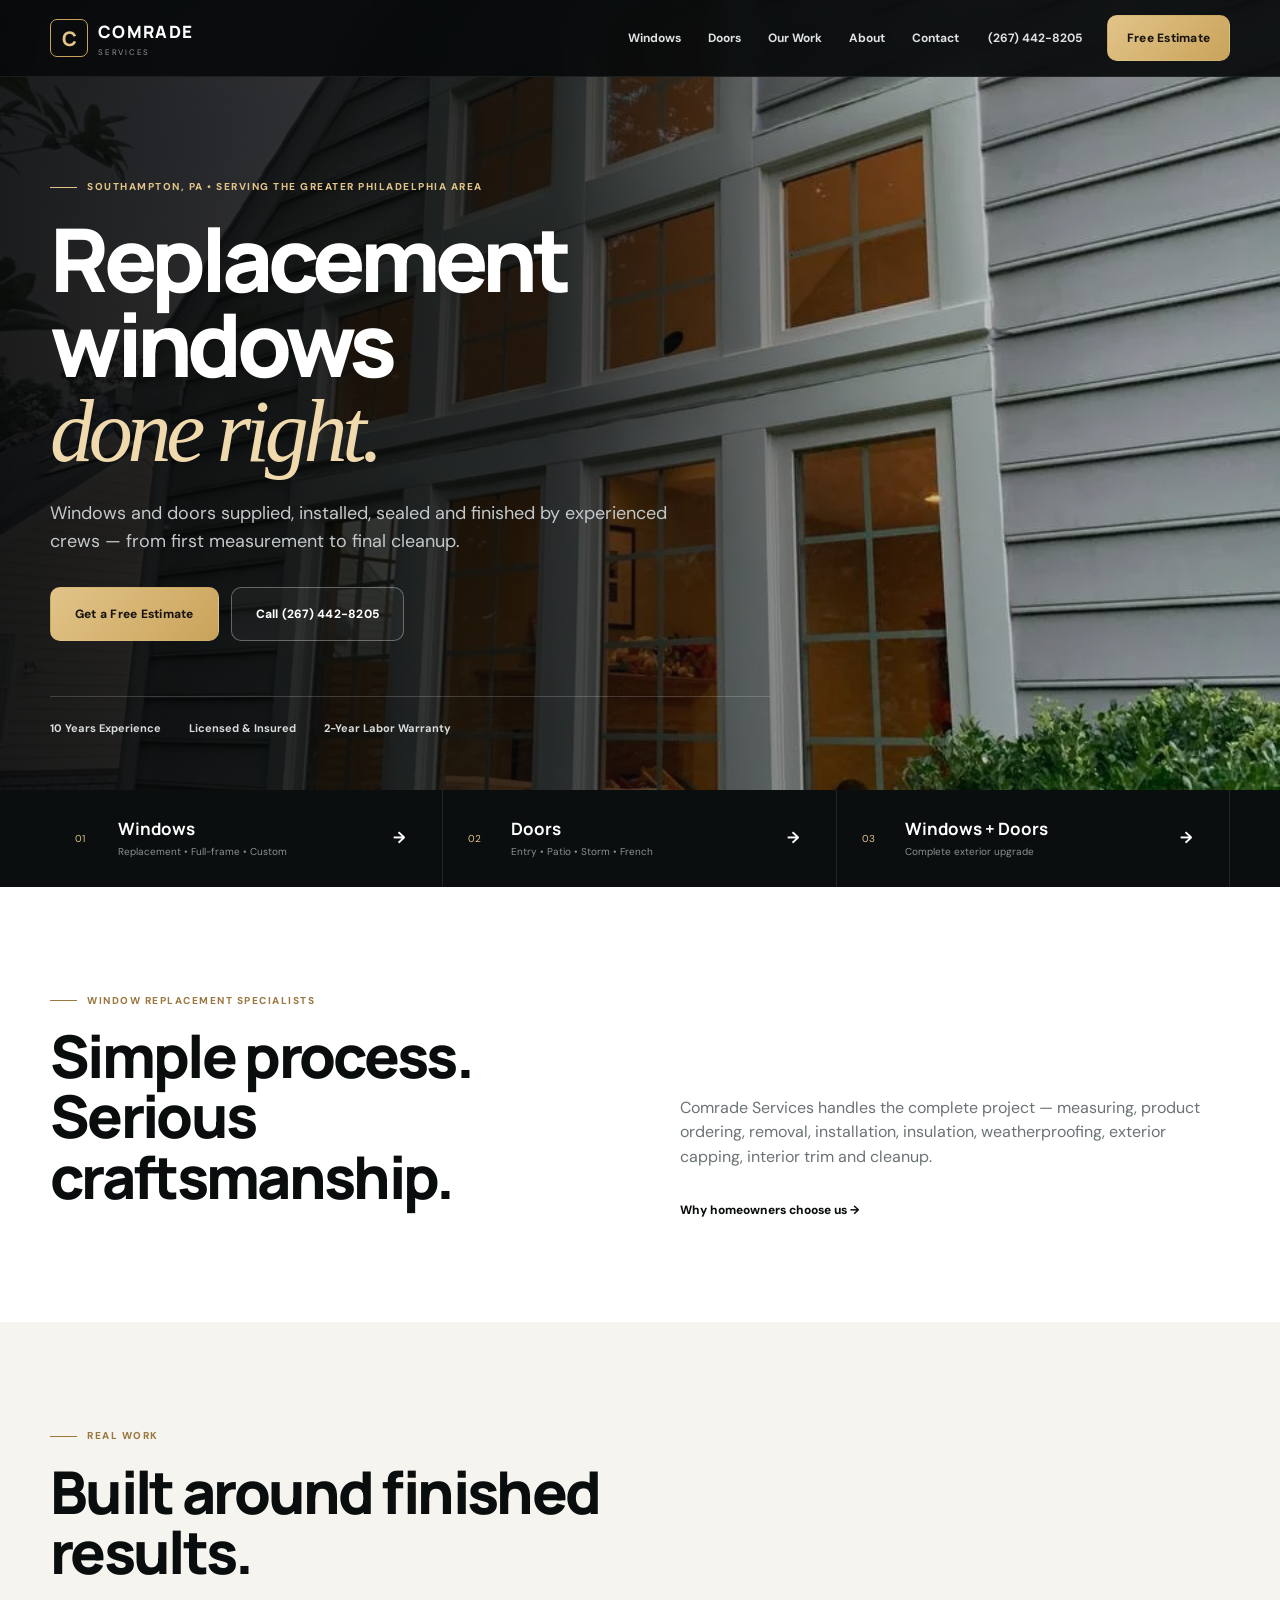
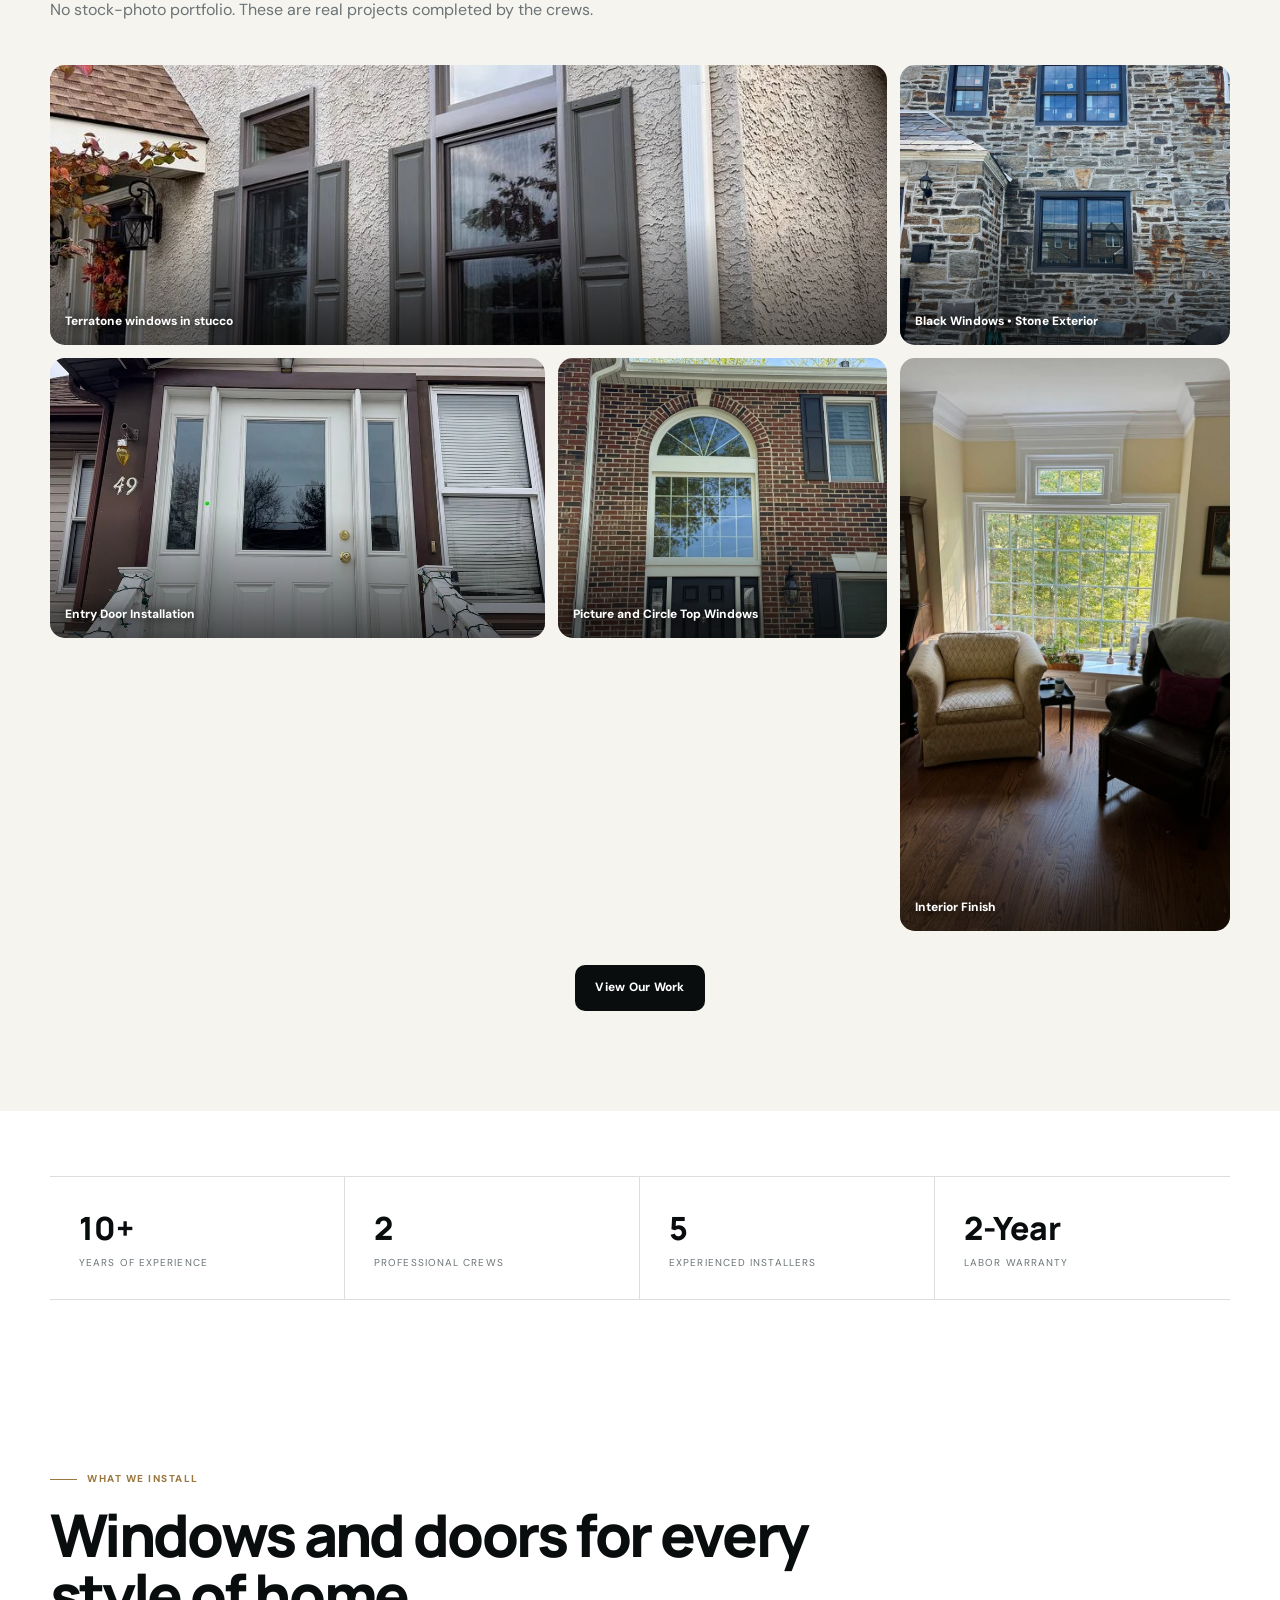
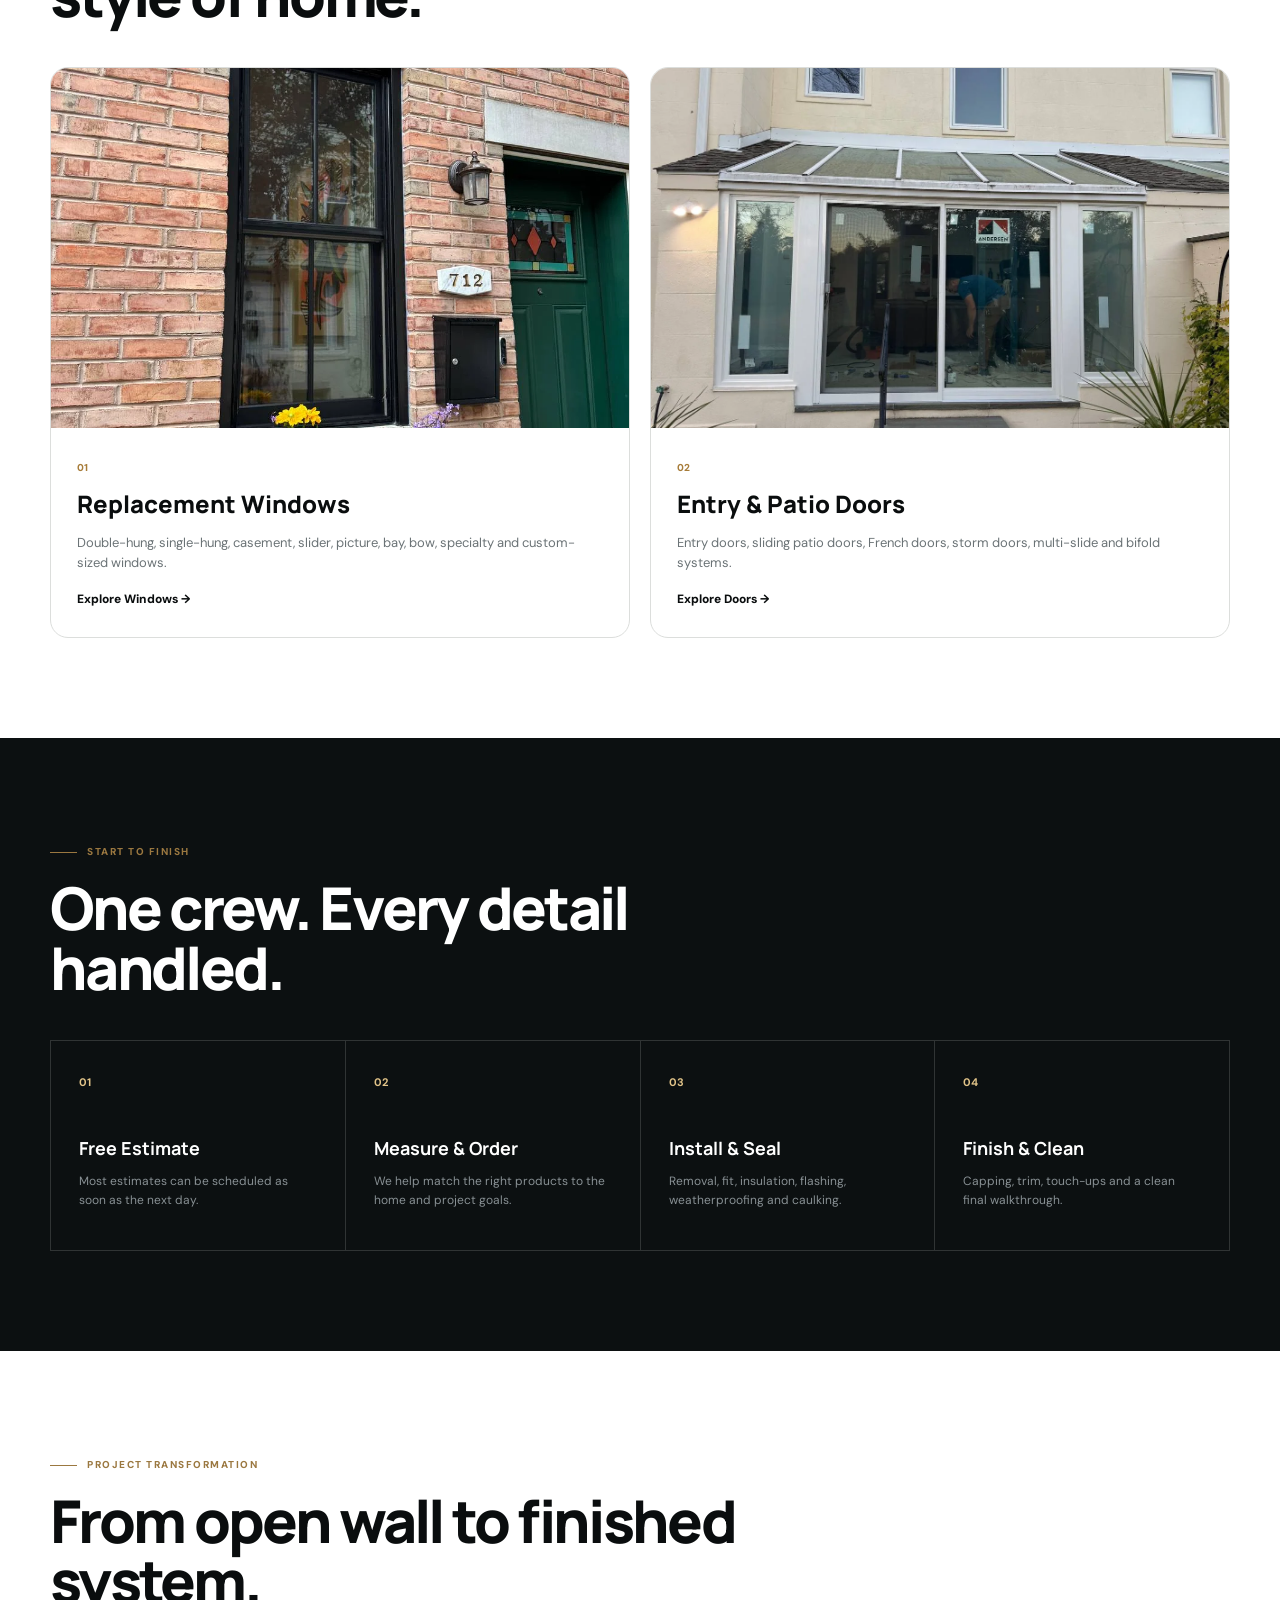
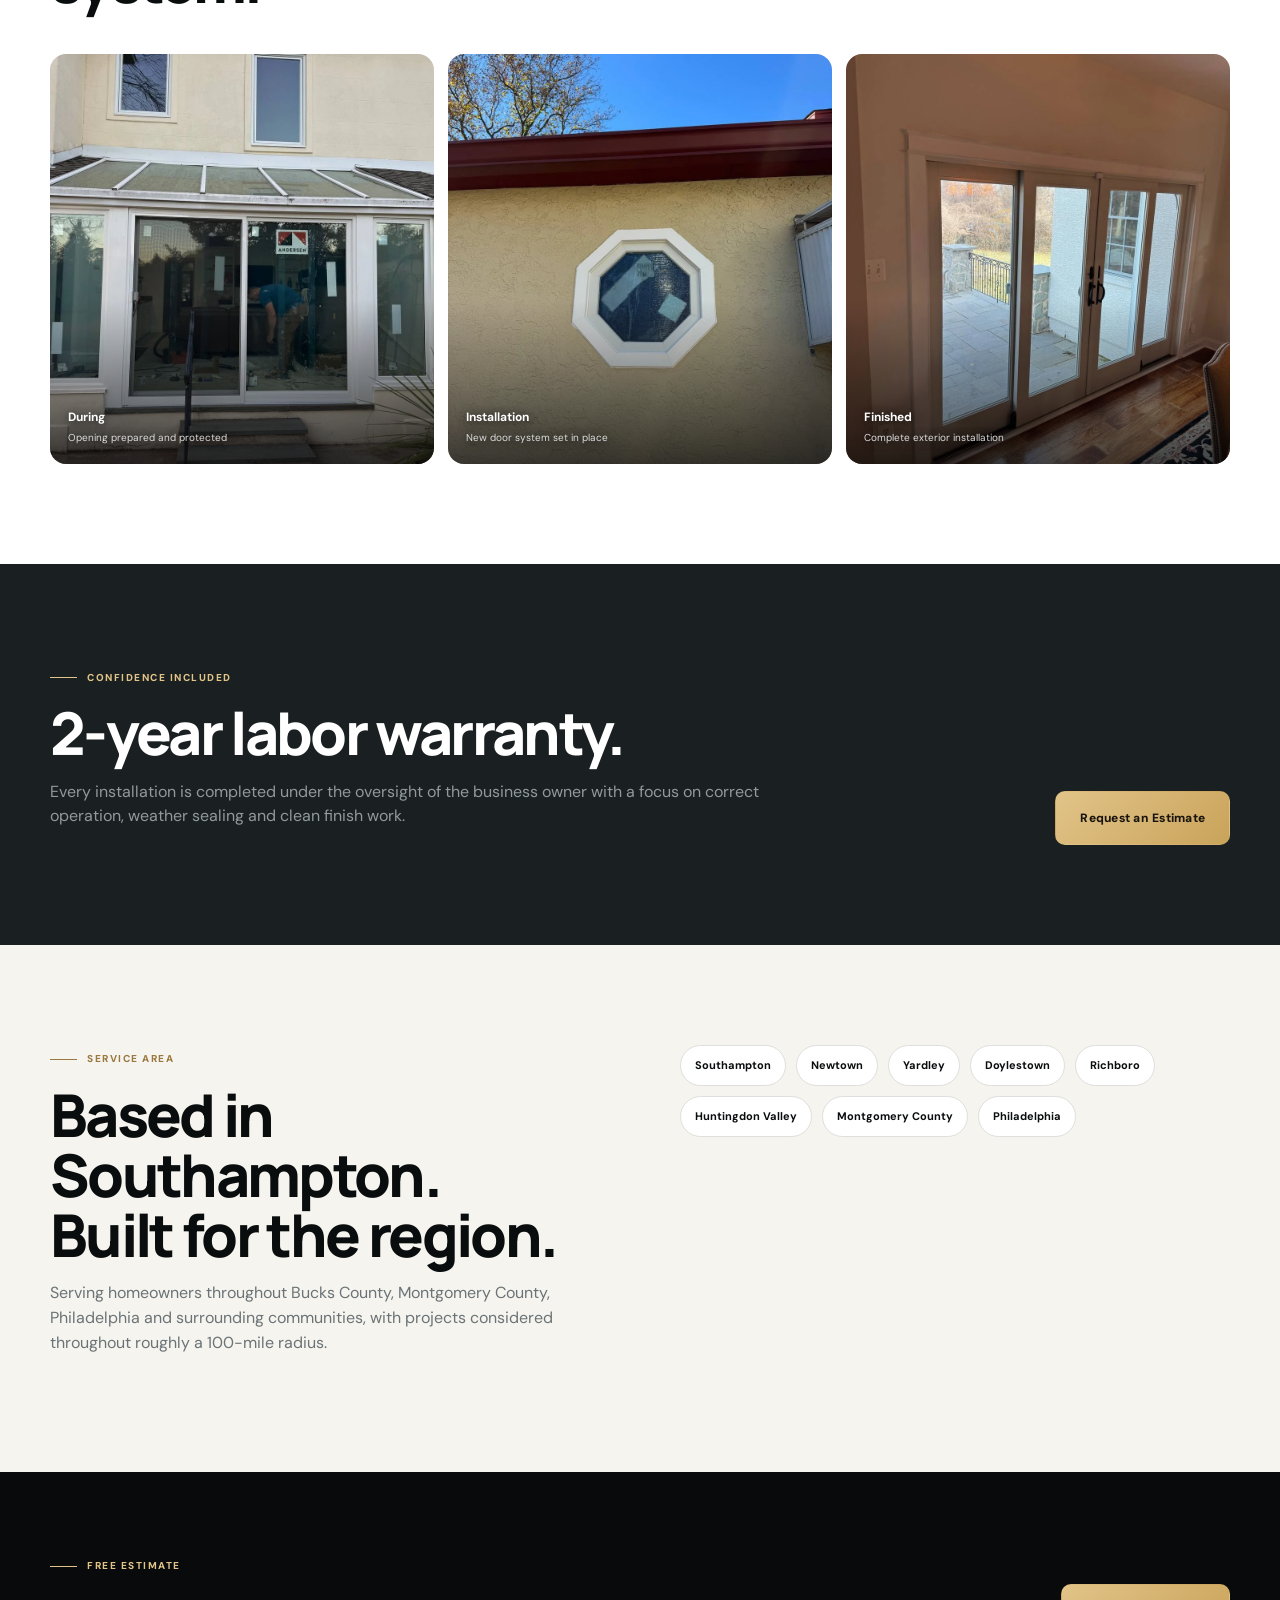
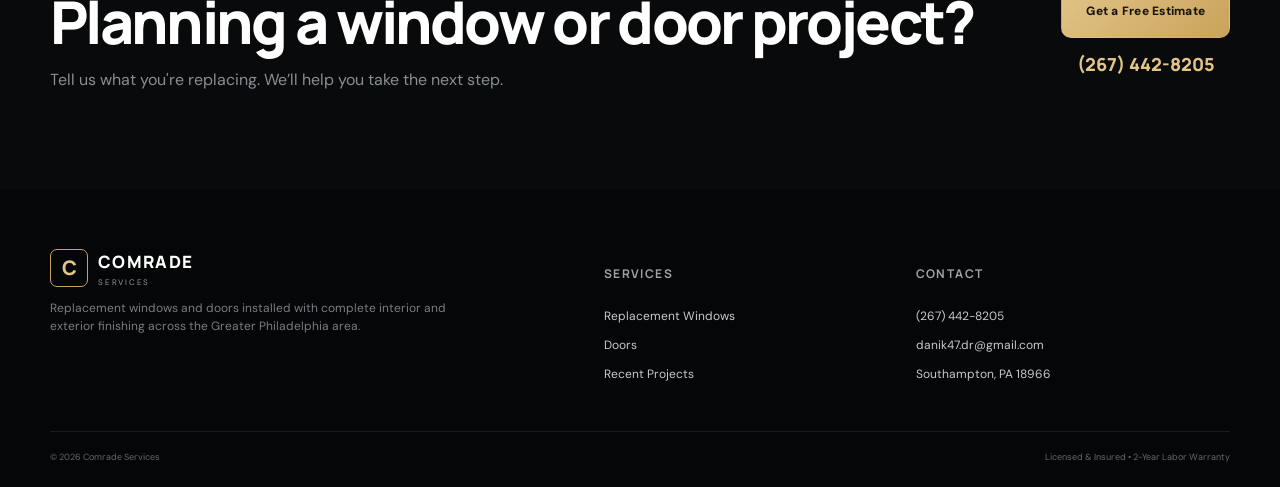
==== index.html @ f7e67348 "first commit" ====
<!doctype html>
<html lang="en">

<head>
    <!-- Google tag (gtag.js) -->
<script async src="https://www.googletagmanager.com/gtag/js?id=AW-18445562995"></script>
<script>
  window.dataLayer = window.dataLayer || [];
  function gtag(){dataLayer.push(arguments);}
  gtag('js', new Date());

  gtag('config', 'AW-18445562995');
</script>
    <meta charset="utf-8">
    <meta name="viewport" content="width=device-width,initial-scale=1">
    <title>Comrade Services | Replacement Windows & Doors in Southampton, PA</title>
    <meta name="description"
        content="Replacement windows and doors in Southampton, PA and the Greater Philadelphia area. Free estimates, licensed and insured, 2-year labor warranty.">
    <link rel="preconnect" href="https://fonts.googleapis.com">
    <link rel="preconnect" href="https://fonts.gstatic.com" crossorigin>
    <link
        href="https://fonts.googleapis.com/css2?family=DM+Sans:wght@400;500;600;700&family=Manrope:wght@500;600;700;800&display=swap"
        rel="stylesheet">
    <link rel="stylesheet" href="styles.css">
</head>

<body>
    <header class="site-header">
        <div class="container nav-wrap"><a class="brand" href="index.html"><span
                    class="brand-mark">C</span><span><strong>COMRADE</strong><small>SERVICES</small></span></a>
            <nav class="desktop-nav"><a href="windows.html">Windows</a><a href="doors.html">Doors</a><a
                    href="gallery.html">Our Work</a><a href="about.html">About</a><a href="contact.html">Contact</a>
            </nav><a class="header-phone" href="tel:+12674428205">(267) 442-8205</a><a
                class="btn btn-primary header-cta" href="contact.html">Free Estimate</a><button class="menu-btn"
                aria-label="Open menu"><span></span><span></span></button>
        </div>
        <div class="mobile-nav"><a href="windows.html">Windows</a><a href="doors.html">Doors</a><a
                href="gallery.html">Our Work</a><a href="about.html">About</a><a href="contact.html">Contact</a><a
                href="tel:+12674428205">Call (267) 442-8205</a></div>
    </header>
    <main>
        <section class="hero home-hero">
            <div class="hero-bg"><img src="assets/images/hero.webp" alt="Completed residential window installation">
            </div>
            <div class="hero-shade"></div>
            <div class="container hero-content"><span class="kicker light">Southampton, PA • Serving the Greater
                    Philadelphia Area</span>
                <h1>Replacement windows<br><em>done right.</em></h1>
                <p>Windows and doors supplied, installed, sealed and finished by experienced crews — from first
                    measurement to final cleanup.</p>
                <div class="hero-actions"><a class="btn btn-primary btn-lg" href="contact.html">Get a Free
                        Estimate</a><a class="btn btn-ghost btn-lg" href="tel:+12674428205">Call (267) 442-8205</a>
                </div>
                <div class="hero-trust"><span>10 Years Experience</span><span>Licensed & Insured</span><span>2-Year
                        Labor Warranty</span></div>
            </div>
        </section>
        <section class="quick-choice">
            <div class="container choice-grid"><a href="windows.html"><span>01</span>
                    <div><strong>Windows</strong><small>Replacement • Full-frame • Custom</small></div><b>→</b>
                </a><a href="doors.html"><span>02</span>
                    <div><strong>Doors</strong><small>Entry • Patio • Storm • French</small></div><b>→</b>
                </a><a href="contact.html"><span>03</span>
                    <div><strong>Windows + Doors</strong><small>Complete exterior upgrade</small></div><b>→</b>
                </a></div>
        </section>
        <section class="section intro-section">
            <div class="container split-head">
                <div><span class="kicker">Window Replacement Specialists</span>
                    <h2>Simple process. Serious craftsmanship.</h2>
                </div>
                <div>
                    <p>Comrade Services handles the complete project — measuring, product ordering, removal,
                        installation, insulation, weatherproofing, exterior capping, interior trim and cleanup.</p><a
                        class="text-link" href="about.html">Why homeowners choose us →</a>
                </div>
            </div>
        </section>
        <section class="section work-highlight">
            <div class="container">
                <div class="section-head"><span class="kicker">Real Work</span>
                    <h2>Built around finished results.</h2>
                    <p>No stock-photo portfolio. These are real projects completed by the crews.</p>
                </div>
                <div class="masonry">
                    <figure class="wide"><img src="assets/images/window_house.webp"
                            alt="Black replacement windows on stucco home">
                        <figcaption>Terratone windows in stucco </figcaption>
                    </figure>
                    <figure><img src="assets/images/window_black_stone.webp" alt="Black windows in stone home">
                        <figcaption>Black Windows • Stone Exterior</figcaption>
                    </figure>
                    <figure><img src="assets/images/door_entry_black.webp" alt="Black entry door installation">
                        <figcaption>Entry Door Installation</figcaption>
                    </figure>
                    <figure><img src="assets/images/window_arch.webp" alt="Large arched window and entry door">
                        <figcaption>Picture and Circle Top Windows</figcaption>
                    </figure>
                    <figure class="tall"><img src="assets/images/window_big_interior.webp"
                            alt="Large finished interior window">
                        <figcaption>Interior Finish</figcaption>
                    </figure>
                </div>
                <div class="center"><a class="btn btn-dark" href="gallery.html">View Our Work</a></div>
            </div>
        </section>
        <section class="section stats">
            <div class="container stat-grid">
                <div><strong>10+</strong><span>Years of experience</span></div>
                <div><strong>2</strong><span>Professional crews</span></div>
                <div><strong>5</strong><span>Experienced installers</span></div>
                <div><strong>2-Year</strong><span>Labor warranty</span></div>
            </div>
        </section>
        <section class="section service-cards">
            <div class="container">
                <div class="section-head"><span class="kicker">What We Install</span>
                    <h2>Windows and doors for every style of home.</h2>
                </div>
                <div class="cards two">
                    <article class="image-card"><img src="assets/images/window_black_brick.webp"
                            alt="Black replacement window">
                        <div><span>01</span>
                            <h3>Replacement Windows</h3>
                            <p>Double-hung, single-hung, casement, slider, picture, bay, bow, specialty and custom-sized
                                windows.</p><a href="windows.html">Explore Windows →</a>
                        </div>
                    </article>
                    <article class="image-card"><img src="assets/images/door_patio_black.webp"
                            alt="Black patio door system">
                        <div><span>02</span>
                            <h3>Entry & Patio Doors</h3>
                            <p>Entry doors, sliding patio doors, French doors, storm doors, multi-slide and bifold
                                systems.</p><a href="doors.html">Explore Doors →</a>
                        </div>
                    </article>
                </div>
            </div>
        </section>
        <section class="section process-section">
            <div class="container">
                <div class="section-head light"><span class="kicker">Start to Finish</span>
                    <h2>One crew. Every detail handled.</h2>
                </div>
                <div class="process-grid">
                    <div><b>01</b>
                        <h3>Free Estimate</h3>
                        <p>Most estimates can be scheduled as soon as the next day.</p>
                    </div>
                    <div><b>02</b>
                        <h3>Measure & Order</h3>
                        <p>We help match the right products to the home and project goals.</p>
                    </div>
                    <div><b>03</b>
                        <h3>Install & Seal</h3>
                        <p>Removal, fit, insulation, flashing, weatherproofing and caulking.</p>
                    </div>
                    <div><b>04</b>
                        <h3>Finish & Clean</h3>
                        <p>Capping, trim, touch-ups and a clean final walkthrough.</p>
                    </div>
                </div>
            </div>
        </section>
        <section class="section transformation">
            <div class="container">
                <div class="section-head"><span class="kicker">Project Transformation</span>
                    <h2>From open wall to finished system.</h2>
                </div>
                <div class="transform-grid">
                    <figure><img src="assets/images/process_opening.webp" alt="Opening prepared for new patio door">
                        <figcaption><b>During</b><span>Opening prepared and protected</span></figcaption>
                    </figure>
                    <figure><img src="assets/images/process_install.webp" alt="Patio door being installed">
                        <figcaption><b>Installation</b><span>New door system set in place</span></figcaption>
                    </figure>
                    <figure><img src="assets/images/door_patio_white.webp" alt="Completed patio door installation">
                        <figcaption><b>Finished</b><span>Complete exterior installation</span></figcaption>
                    </figure>
                </div>
            </div>
        </section>
        <section class="section warranty">
            <div class="container warranty-box">
                <div><span class="kicker light">Confidence Included</span>
                    <h2>2-year labor warranty.</h2>
                    <p>Every installation is completed under the oversight of the business owner with a focus on correct
                        operation, weather sealing and clean finish work.</p>
                </div><a class="btn btn-primary btn-lg" href="contact.html">Request an Estimate</a>
            </div>
        </section>
        <section class="section service-area">
            <div class="container service-area-grid">
                <div><span class="kicker">Service Area</span>
                    <h2>Based in Southampton.<br>Built for the region.</h2>
                    <p>Serving homeowners throughout Bucks County, Montgomery County, Philadelphia and surrounding
                        communities, with projects considered throughout roughly a 100-mile radius.</p>
                </div>
                <div class="area-list">
                    <span>Southampton</span><span>Newtown</span><span>Yardley</span><span>Doylestown</span><span>Richboro</span><span>Huntingdon
                        Valley</span><span>Montgomery County</span><span>Philadelphia</span></div>
            </div>
        </section>
        <section class="cta">
            <div class="container cta-inner">
                <div><span class="kicker light">Free Estimate</span>
                    <h2>Planning a window or door project?</h2>
                    <p>Tell us what you're replacing. We’ll help you take the next step.</p>
                </div>
                <div class="cta-actions"><a class="btn btn-primary btn-lg" href="contact.html">Get a Free Estimate</a><a
                        href="tel:+12674428205">(267) 442-8205</a></div>
            </div>
        </section>
    </main>
    <footer class="footer">
        <div class="container footer-grid">
            <div><a class="brand" href="index.html"><span
                        class="brand-mark">C</span><span><strong>COMRADE</strong><small>SERVICES</small></span></a>
                <p>Replacement windows and doors installed with complete interior and exterior finishing across the
                    Greater Philadelphia area.</p>
            </div>
            <div>
                <h4>Services</h4><a href="windows.html">Replacement Windows</a><a href="doors.html">Doors</a><a
                    href="gallery.html">Recent Projects</a>
            </div>
            <div>
                <h4>Contact</h4><a href="tel:+12674428205">(267) 442-8205</a><a
                    href="mailto:danik47.dr@gmail.com">danik47.dr@gmail.com</a><span>Southampton, PA 18966</span>
            </div>
        </div>
        <div class="container footer-bottom"><span>© <span data-year></span> Comrade Services</span><span>Licensed &
                Insured • 2-Year Labor Warranty</span></div>
    </footer>
    <script src="script.js"></script>
</body>

</html>
---- styles.css ----
:root {
    --ink: #0a0d0e;
    --ink2: #14191b;
    --paper: #f5f4ef;
    --white: #fff;
    --muted: #6b7376;
    --line: #dcdedc;
    --accent: #c9a35a;
    --accent2: #e2c489;
    --radius: 18px
}

* {
    box-sizing: border-box
}

html {
    scroll-behavior: smooth
}

body {
    margin: 0;
    font-family: "DM Sans", sans-serif;
    color: var(--ink);
    background: white;
    line-height: 1.55
}

img {
    display: block;
    width: 100%;
    height: auto
}

a {
    text-decoration: none;
    color: inherit
}

.container {
    width: min(1180px, calc(100% - 40px));
    margin: auto
}

.site-header {
    position: fixed;
    z-index: 50;
    top: 0;
    left: 0;
    right: 0;
    background: rgba(8, 10, 11, .92);
    backdrop-filter: blur(14px);
    border-bottom: 1px solid rgba(255, 255, 255, .08)
}

.nav-wrap {
    height: 76px;
    display: flex;
    align-items: center;
    gap: 25px
}

.brand {
    display: flex;
    gap: 10px;
    align-items: center;
    color: #fff;
    line-height: 1
}

.brand-mark {
    width: 38px;
    height: 38px;
    border: 1px solid var(--accent);
    display: grid;
    place-items: center;
    font: 800 20px Manrope;
    border-radius: 7px;
    color: var(--accent2)
}

.brand strong {
    display: block;
    font: 800 17px Manrope;
    letter-spacing: .08em
}

.brand small {
    display: block;
    font-size: 8px;
    letter-spacing: .22em;
    color: #92999c;
    margin-top: 5px
}

.desktop-nav {
    display: flex;
    gap: 27px;
    margin-left: auto
}

.desktop-nav a,
.header-phone {
    font-size: 12px;
    color: #dfe2e2;
    font-weight: 700
}

.desktop-nav a:hover {
    color: var(--accent2)
}

.header-phone {
    margin-left: 4px
}

.btn {
    display: inline-flex;
    align-items: center;
    justify-content: center;
    border-radius: 10px;
    min-height: 46px;
    padding: 0 19px;
    border: 1px solid transparent;
    font-size: 12px;
    font-weight: 800;
    letter-spacing: .02em;
    transition: .2s
}

.btn:hover {
    transform: translateY(-2px)
}

.btn-primary {
    background: linear-gradient(135deg, var(--accent2), var(--accent));
    color: #18140d
}

.btn-dark {
    background: var(--ink);
    color: #fff
}

.btn-ghost {
    border-color: rgba(255, 255, 255, .32);
    color: white;
    background: rgba(255, 255, 255, .04)
}

.btn-lg {
    min-height: 54px;
    padding: 0 24px
}

.menu-btn,
.mobile-nav {
    display: none
}

.hero {
    position: relative;
    min-height: 790px;
    display: flex;
    align-items: center;
    color: #fff;
    padding-top: 76px;
    overflow: hidden
}

.hero-bg,
.hero-shade {
    position: absolute;
    inset: 0
}

.hero-bg img {
    height: 100%;
    object-fit: cover
}

.hero-shade {
    background: linear-gradient(90deg, rgba(5, 7, 8, .91) 0%, rgba(5, 7, 8, .76) 43%, rgba(5, 7, 8, .20) 72%, rgba(5, 7, 8, .08))
}

.hero-content {
    position: relative;
    z-index: 2
}

.hero-content {
    padding-top: 45px
}

.kicker {
    text-transform: uppercase;
    letter-spacing: .15em;
    font-size: 10px;
    font-weight: 800;
    color: #9b7840
}

.kicker.light {
    color: var(--accent2)
}

.kicker:before {
    content: "";
    display: inline-block;
    width: 27px;
    height: 1px;
    background: currentColor;
    vertical-align: middle;
    margin-right: 10px
}

.hero h1,
.page-hero h1,
.simple-hero h1,
.contact-hero h1 {
    font: 800 clamp(52px, 7vw, 88px)/.96 Manrope;
    margin: 18px 0 25px;
    letter-spacing: -.06em;
    max-width: 780px
}

.hero h1 em {
    font-family: Georgia, serif;
    font-weight: 400;
    color: #efd9ad
}

.hero-content>p {
    max-width: 660px;
    font-size: 18px;
    color: #c3c8ca
}

.hero-actions {
    display: flex;
    gap: 12px;
    flex-wrap: wrap;
    margin-top: 32px
}

.hero-trust {
    display: flex;
    gap: 28px;
    flex-wrap: wrap;
    margin-top: 55px;
    padding-top: 23px;
    border-top: 1px solid rgba(255, 255, 255, .18);
    max-width: 720px
}

.hero-trust span {
    font-size: 11px;
    color: #d7dcdd;
    font-weight: 700
}

.quick-choice {
    background: #0b0e0f
}

.choice-grid {
    display: grid;
    grid-template-columns: repeat(3, 1fr)
}

.choice-grid>a {
    color: white;
    padding: 27px 25px;
    border-right: 1px solid rgba(255, 255, 255, .1);
    display: grid;
    grid-template-columns: 28px 1fr 24px;
    align-items: center;
    gap: 15px
}

.choice-grid>a:hover {
    background: #151a1c
}

.choice-grid>a>span {
    font-size: 10px;
    color: var(--accent2)
}

.choice-grid strong,
.choice-grid small {
    display: block
}

.choice-grid strong {
    font: 700 17px Manrope
}

.choice-grid small {
    font-size: 10px;
    color: #899195;
    margin-top: 4px
}

.section {
    padding: 100px 0
}

.intro-section {
    background: #fff
}

.split-head {
    display: grid;
    grid-template-columns: 1fr 1fr;
    gap: 80px;
    align-items: end
}

.split-head h2,
.section-head h2,
.warranty h2,
.service-area h2,
.cta h2 {
    font: 800 clamp(38px, 4.8vw, 59px)/1.02 Manrope;
    letter-spacing: -.045em;
    margin: 15px 0
}

.split-head p,
.section-head p,
.service-area p,
.warranty p,
.cta p {
    font-size: 16px;
    color: var(--muted)
}

.text-link {
    display: inline-block;
    margin-top: 15px;
    font-size: 12px;
    font-weight: 800
}

.section-head {
    max-width: 760px;
    margin-bottom: 42px
}

.work-highlight {
    background: var(--paper)
}

.masonry {
    display: grid;
    grid-template-columns: 1.2fr .8fr .8fr;
    grid-auto-rows: 280px;
    gap: 13px
}

.masonry figure {
    margin: 0;
    position: relative;
    overflow: hidden;
    border-radius: 15px
}

.masonry .wide {
    grid-column: span 2
}

.masonry .tall {
    grid-row: span 2
}

.masonry img {
    height: 100%;
    object-fit: cover;
    transition: .35s
}

.masonry figure:hover img {
    transform: scale(1.025)
}

figure figcaption {
    position: absolute;
    z-index: 2;
    left: 15px;
    bottom: 14px;
    color: white;
    font-size: 12px;
    font-weight: 800;
    text-shadow: 0 1px 10px rgba(0, 0, 0, .8)
}

.masonry figure:after,
.gallery-full figure:after {
    content: "";
    position: absolute;
    inset: 0;
    background: linear-gradient(transparent 55%, rgba(0, 0, 0, .62))
}

.center {
    text-align: center;
    margin-top: 34px
}

.stats {
    background: #fff;
    padding: 65px 0
}

.stat-grid {
    display: grid;
    grid-template-columns: repeat(4, 1fr);
    border-top: 1px solid var(--line);
    border-bottom: 1px solid var(--line)
}

.stat-grid div {
    padding: 29px;
    border-right: 1px solid var(--line)
}

.stat-grid div:last-child {
    border: 0
}

.stat-grid strong,
.stat-grid span {
    display: block
}

.stat-grid strong {
    font: 800 32px Manrope
}

.stat-grid span {
    font-size: 10px;
    text-transform: uppercase;
    letter-spacing: .11em;
    color: var(--muted);
    margin-top: 5px
}

.service-cards {
    background: #fff
}

.cards {
    display: grid;
    gap: 20px
}

.cards.two {
    grid-template-columns: repeat(2, 1fr)
}

.cards.three {
    grid-template-columns: repeat(3, 1fr)
}

.image-card {
    border: 1px solid var(--line);
    border-radius: 18px;
    overflow: hidden;
    background: white
}

.image-card img {
    height: 360px;
    object-fit: cover
}

.image-card>div {
    padding: 26px
}

.image-card span,
.text-cards span {
    font-size: 10px;
    color: #a77c39;
    font-weight: 800
}

.image-card h3,
.text-cards h3 {
    font: 800 24px Manrope;
    margin: 8px 0
}

.image-card p,
.text-cards p {
    color: var(--muted);
    font-size: 13px
}

.image-card a {
    font-size: 12px;
    font-weight: 800
}

.process-section {
    background: #0c1011;
    color: white
}

.section-head.light p {
    color: #8e9699
}

.process-grid {
    display: grid;
    grid-template-columns: repeat(4, 1fr);
    border-top: 1px solid rgba(255, 255, 255, .15);
    border-left: 1px solid rgba(255, 255, 255, .15)
}

.process-grid>div {
    padding: 28px;
    border-right: 1px solid rgba(255, 255, 255, .15);
    border-bottom: 1px solid rgba(255, 255, 255, .15);
    min-height: 210px
}

.process-grid b {
    color: var(--accent2);
    font-size: 11px
}

.process-grid h3 {
    margin: 42px 0 8px;
    font: 700 18px Manrope
}

.process-grid p {
    color: #889094;
    font-size: 12px
}

.transformation {
    background: #fff
}

.transform-grid {
    display: grid;
    grid-template-columns: repeat(3, 1fr);
    gap: 14px
}

.transform-grid figure {
    margin: 0;
    position: relative;
    background: #111;
    border-radius: 16px;
    overflow: hidden
}

.transform-grid img {
    height: 410px;
    object-fit: cover
}

.transform-grid figcaption {
    left: 18px;
    bottom: 18px
}

.transform-grid figcaption b,
.transform-grid figcaption span {
    display: block
}

.transform-grid figcaption span {
    font-weight: 400;
    font-size: 10px;
    color: #ddd;
    margin-top: 3px
}

.transform-grid figure:after {
    content: "";
    position: absolute;
    inset: 0;
    background: linear-gradient(transparent 60%, rgba(0, 0, 0, .68))
}

.warranty {
    background: #1a2022;
    color: white
}

.warranty-box {
    display: flex;
    align-items: end;
    justify-content: space-between;
    gap: 60px
}

.warranty-box>div {
    max-width: 720px
}

.warranty p {
    color: #91999b
}

.service-area {
    background: var(--paper)
}

.service-area-grid {
    display: grid;
    grid-template-columns: 1fr 1fr;
    gap: 80px
}

.area-list {
    display: flex;
    flex-wrap: wrap;
    gap: 10px;
    align-content: start
}

.area-list span {
    padding: 11px 14px;
    background: white;
    border: 1px solid #dedfdc;
    border-radius: 999px;
    font-size: 11px;
    font-weight: 700
}

.cta {
    padding: 80px 0;
    background: #080a0b;
    color: #fff
}

.cta-inner {
    display: flex;
    align-items: center;
    justify-content: space-between;
    gap: 60px
}

.cta p {
    color: #888f92
}

.cta-actions {
    display: grid;
    gap: 14px;
    text-align: center
}

.cta-actions>a:last-child {
    font: 800 18px Manrope;
    color: var(--accent2)
}

.footer {
    background: #050607;
    color: #fff;
    padding: 60px 0 22px
}

.footer-grid {
    display: grid;
    grid-template-columns: 2fr 1fr 1.3fr;
    gap: 70px
}

.footer-grid p {
    color: #777f82;
    font-size: 12px;
    max-width: 400px
}

.footer-grid h4 {
    font: 700 12px Manrope;
    text-transform: uppercase;
    letter-spacing: .12em;
    color: #9da4a6
}

.footer-grid>div:not(:first-child) {
    display: flex;
    flex-direction: column;
    gap: 10px
}

.footer-grid>div:not(:first-child) a,
.footer-grid>div:not(:first-child) span {
    font-size: 12px;
    color: #c7cbcc
}

.footer-bottom {
    margin-top: 48px;
    padding-top: 19px;
    border-top: 1px solid rgba(255, 255, 255, .09);
    display: flex;
    justify-content: space-between;
    font-size: 9px;
    color: #62696c
}

.page-hero {
    padding: 150px 0 85px;
    background: var(--paper)
}

.page-hero-grid {
    display: grid;
    grid-template-columns: 1fr .9fr;
    align-items: center;
    gap: 65px
}

.page-hero h1 {
    font-size: clamp(50px, 6vw, 78px);
    color: var(--ink)
}

.page-hero p {
    color: var(--muted);
    font-size: 16px;
    max-width: 620px;
    margin-bottom: 28px
}

.page-hero img {
    height: 540px;
    object-fit: cover;
    border-radius: 20px
}

.type-grid {
    display: grid;
    grid-template-columns: repeat(3, 1fr);
    border-top: 1px solid var(--line);
    border-left: 1px solid var(--line)
}

.type-grid article {
    padding: 27px;
    border-right: 1px solid var(--line);
    border-bottom: 1px solid var(--line);
    min-height: 190px
}

.type-grid article>span {
    font-size: 10px;
    color: #a77c39;
    font-weight: 800
}

.type-grid h3 {
    margin: 25px 0 7px;
    font-size: 18px
}

.type-grid p {
    font-size: 12px;
    color: var(--muted)
}

.alt {
    background: var(--paper)
}

.gallery-strip {
    display: grid;
    grid-template-columns: repeat(4, 1fr);
    gap: 12px
}

.gallery-strip img {
    height: 320px;
    object-fit: cover;
    border-radius: 14px
}

.dark-section {
    background: #111617;
    color: white
}

.dark-section p {
    color: #929a9d
}

.text-cards article {
    padding: 28px;
    border: 1px solid var(--line);
    border-radius: 16px
}

.door-types article {
    border: 1px solid var(--line);
    border-radius: 16px;
    overflow: hidden;
    background: white
}

.door-types img {
    height: 280px;
    object-fit: cover
}

.door-types h3,
.door-types p {
    margin-left: 20px;
    margin-right: 20px
}

.door-types h3 {
    margin-top: 20px;
    margin-bottom: 7px
}

.door-types p {
    color: var(--muted);
    font-size: 12px;
    margin-bottom: 24px
}

.feature-list {
    display: grid;
    grid-template-columns: repeat(4, 1fr);
    border-top: 1px solid rgba(255, 255, 255, .14);
    border-left: 1px solid rgba(255, 255, 255, .14)
}

.feature-list span {
    padding: 23px;
    border-right: 1px solid rgba(255, 255, 255, .14);
    border-bottom: 1px solid rgba(255, 255, 255, .14);
    font-size: 12px
}

.feature-list.darktext {
    border-color: var(--line)
}

.feature-list.darktext span {
    border-color: var(--line)
}

.simple-hero {
    padding: 155px 0 70px;
    background: #101415;
    color: white
}

.simple-hero h1 {
    font-size: clamp(55px, 7vw, 88px)
}

.simple-hero p {
    color: #90989b
}

.gallery-full {
    columns: 3;
    column-gap: 14px
}

.gallery-full figure {
    break-inside: avoid;
    margin: 0 0 14px;
    position: relative;
    border-radius: 14px;
    overflow: hidden
}

.gallery-full img {
    width: 100%
}

.about-hero img {
    object-position: center
}

.contact-hero {
    padding: 150px 0 85px;
    background: #0b0e0f;
    color: white;
    min-height: 100vh
}

.contact-grid {
    display: grid;
    grid-template-columns: .85fr 1.15fr;
    gap: 70px
}

.contact-hero h1 {
    font-size: clamp(54px, 6vw, 80px)
}

.contact-hero>div>div>p {
    color: #92999c;
    max-width: 520px
}

.contact-links {
    display: grid;
    gap: 13px;
    margin-top: 45px
}

.contact-links>a,
.contact-links>div {
    padding: 18px 0;
    border-top: 1px solid rgba(255, 255, 255, .12)
}

.contact-links small,
.contact-links strong {
    display: block
}

.contact-links small {
    text-transform: uppercase;
    letter-spacing: .13em;
    font-size: 9px;
    color: #777f82
}

.contact-links strong {
    font: 700 17px Manrope;
    margin-top: 5px
}

.lead-form {
    background: white;
    color: var(--ink);
    padding: 32px;
    border-radius: 18px
}

.lead-form h2 {
    font: 800 29px Manrope;
    margin-top: 0
}

.lead-form fieldset {
    border: 0;
    padding: 0;
    margin: 0 0 18px
}

.lead-form legend,
.lead-form label {
    font-size: 10px;
    text-transform: uppercase;
    letter-spacing: .08em;
    font-weight: 800
}

.project-buttons {
    display: grid;
    grid-template-columns: repeat(3, 1fr);
    gap: 8px;
    margin-top: 8px
}

.project-buttons input {
    position: absolute;
    opacity: 0
}

.project-buttons span {
    display: grid;
    place-items: center;
    min-height: 53px;
    border: 1px solid var(--line);
    border-radius: 9px;
    cursor: pointer;
    font-size: 11px
}

.project-buttons input:checked+span {
    background: #111;
    color: white;
    border-color: #111
}

.form-row {
    display: grid;
    grid-template-columns: 1fr 1fr;
    gap: 12px
}

.lead-form label {
    display: grid;
    gap: 6px;
    margin-bottom: 12px
}

.lead-form input,
.lead-form select,
.lead-form textarea {
    width: 100%;
    padding: 13px;
    border: 1px solid var(--line);
    border-radius: 9px;
    background: #fbfbf9;
    font: 400 14px "DM Sans";
    outline: none
}

.lead-form input:focus,
.lead-form select:focus,
.lead-form textarea:focus {
    border-color: #9f7a3e
}

.full {
    width: 100%
}

.form-note {
    text-align: center;
    font-size: 9px;
    color: #899093;
    margin: 10px 0 0
}

@media(max-width:1000px) {

    .desktop-nav,
    .header-phone {
        display: none
    }

    .menu-btn {
        display: grid;
        margin-left: auto;
        gap: 5px;
        background: none;
        border: 0
    }

    .menu-btn span {
        width: 24px;
        height: 2px;
        background: #fff
    }

    .mobile-nav.open {
        display: grid;
        padding: 19px 20px;
        background: #080a0b;
        gap: 15px;
        color: white;
        font-weight: 700
    }

    .hero {
        min-height: 720px
    }

    .split-head,
    .service-area-grid,
    .page-hero-grid,
    .contact-grid {
        grid-template-columns: 1fr;
        gap: 35px
    }

    .page-hero img {
        height: 470px
    }

    .cards.three,
    .type-grid {
        grid-template-columns: repeat(2, 1fr)
    }

    .process-grid,
    .feature-list {
        grid-template-columns: repeat(2, 1fr)
    }

    .masonry {
        grid-template-columns: 1fr 1fr
    }

    .masonry .wide {
        grid-column: span 2
    }

    .gallery-strip {
        grid-template-columns: 1fr 1fr
    }

    .gallery-full {
        columns: 2
    }

    .footer-grid {
        grid-template-columns: 1.6fr 1fr 1fr
    }

    .cta-inner,
    .warranty-box {
        align-items: flex-start;
        flex-direction: column
    }

    .choice-grid {
        grid-template-columns: 1fr
    }

    .choice-grid>a {
        border-right: 0;
        border-bottom: 1px solid rgba(255, 255, 255, .1)
    }
}

@media(max-width:680px) {
    .container {
        width: min(100% - 28px, 1180px)
    }

    .header-cta {
        display: none
    }

    .hero {
        min-height: 700px
    }

    .hero-shade {
        background: linear-gradient(180deg, rgba(5, 7, 8, .45), rgba(5, 7, 8, .92) 70%)
    }

    .hero-content {
        align-self: flex-end;
        padding-bottom: 55px
    }

    .hero h1 {
        font-size: 53px
    }

    .hero-content>p {
        font-size: 15px
    }

    .hero-trust {
        gap: 12px
    }

    .hero-trust span {
        width: 46%
    }

    .section {
        padding: 72px 0
    }

    .cards.two,
    .cards.three,
    .transform-grid,
    .stat-grid,
    .type-grid,
    .gallery-strip,
    .form-row,
    .project-buttons {
        grid-template-columns: 1fr
    }

    .stat-grid div {
        border-right: 0;
        border-bottom: 1px solid var(--line)
    }

    .masonry {
        grid-template-columns: 1fr;
        grid-auto-rows: 270px
    }

    .masonry .wide {
        grid-column: auto
    }

    .masonry .tall {
        grid-row: auto
    }

    .process-grid,
    .feature-list {
        grid-template-columns: 1fr
    }

    .image-card img {
        height: 290px
    }

    .transform-grid img {
        height: 330px
    }

    .page-hero {
        padding-top: 125px
    }

    .page-hero h1,
    .simple-hero h1,
    .contact-hero h1 {
        font-size: 50px
    }

    .page-hero img {
        height: 390px
    }

    .gallery-full {
        columns: 1
    }

    .footer-grid {
        grid-template-columns: 1fr;
        gap: 35px
    }

    .footer-bottom {
        flex-direction: column;
        gap: 8px
    }

    .contact-hero {
        padding-top: 125px
    }

    .lead-form {
        padding: 20px
    }

    .service-area-grid {
        gap: 30px
    }
}
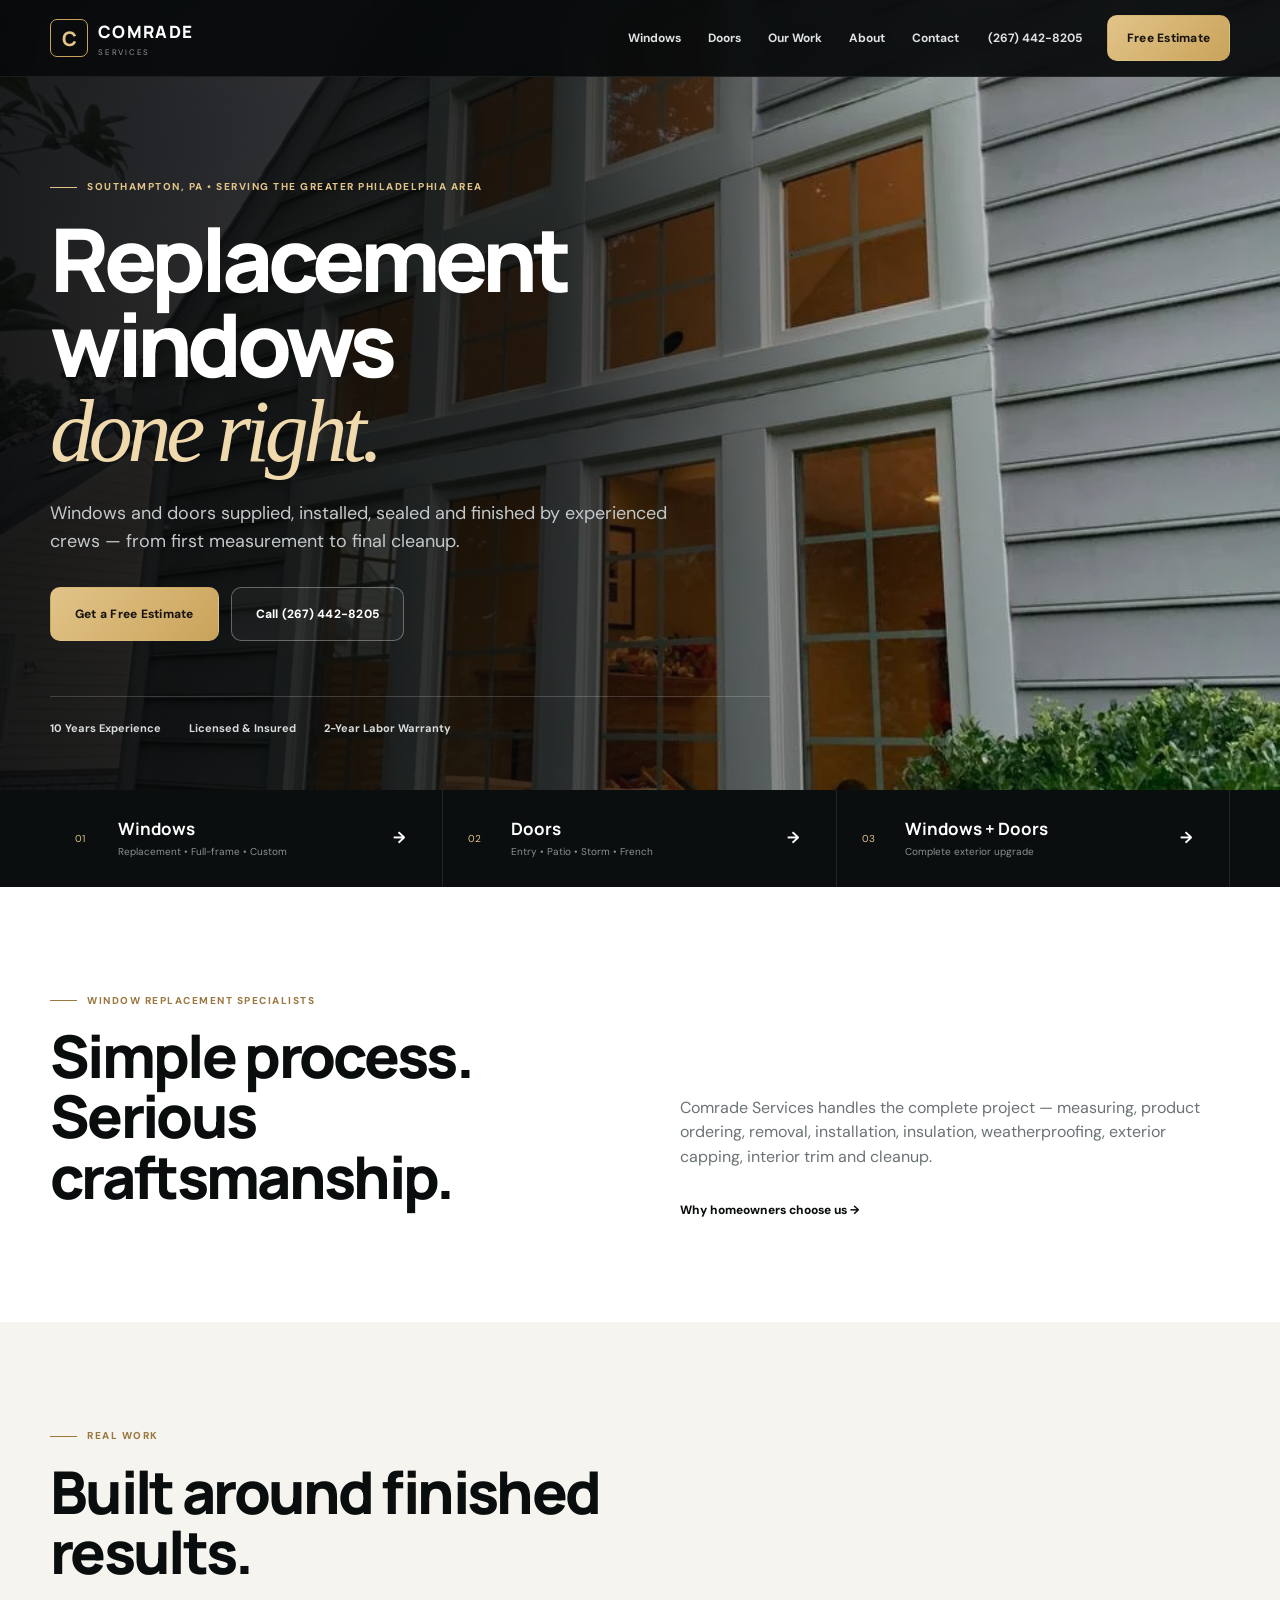
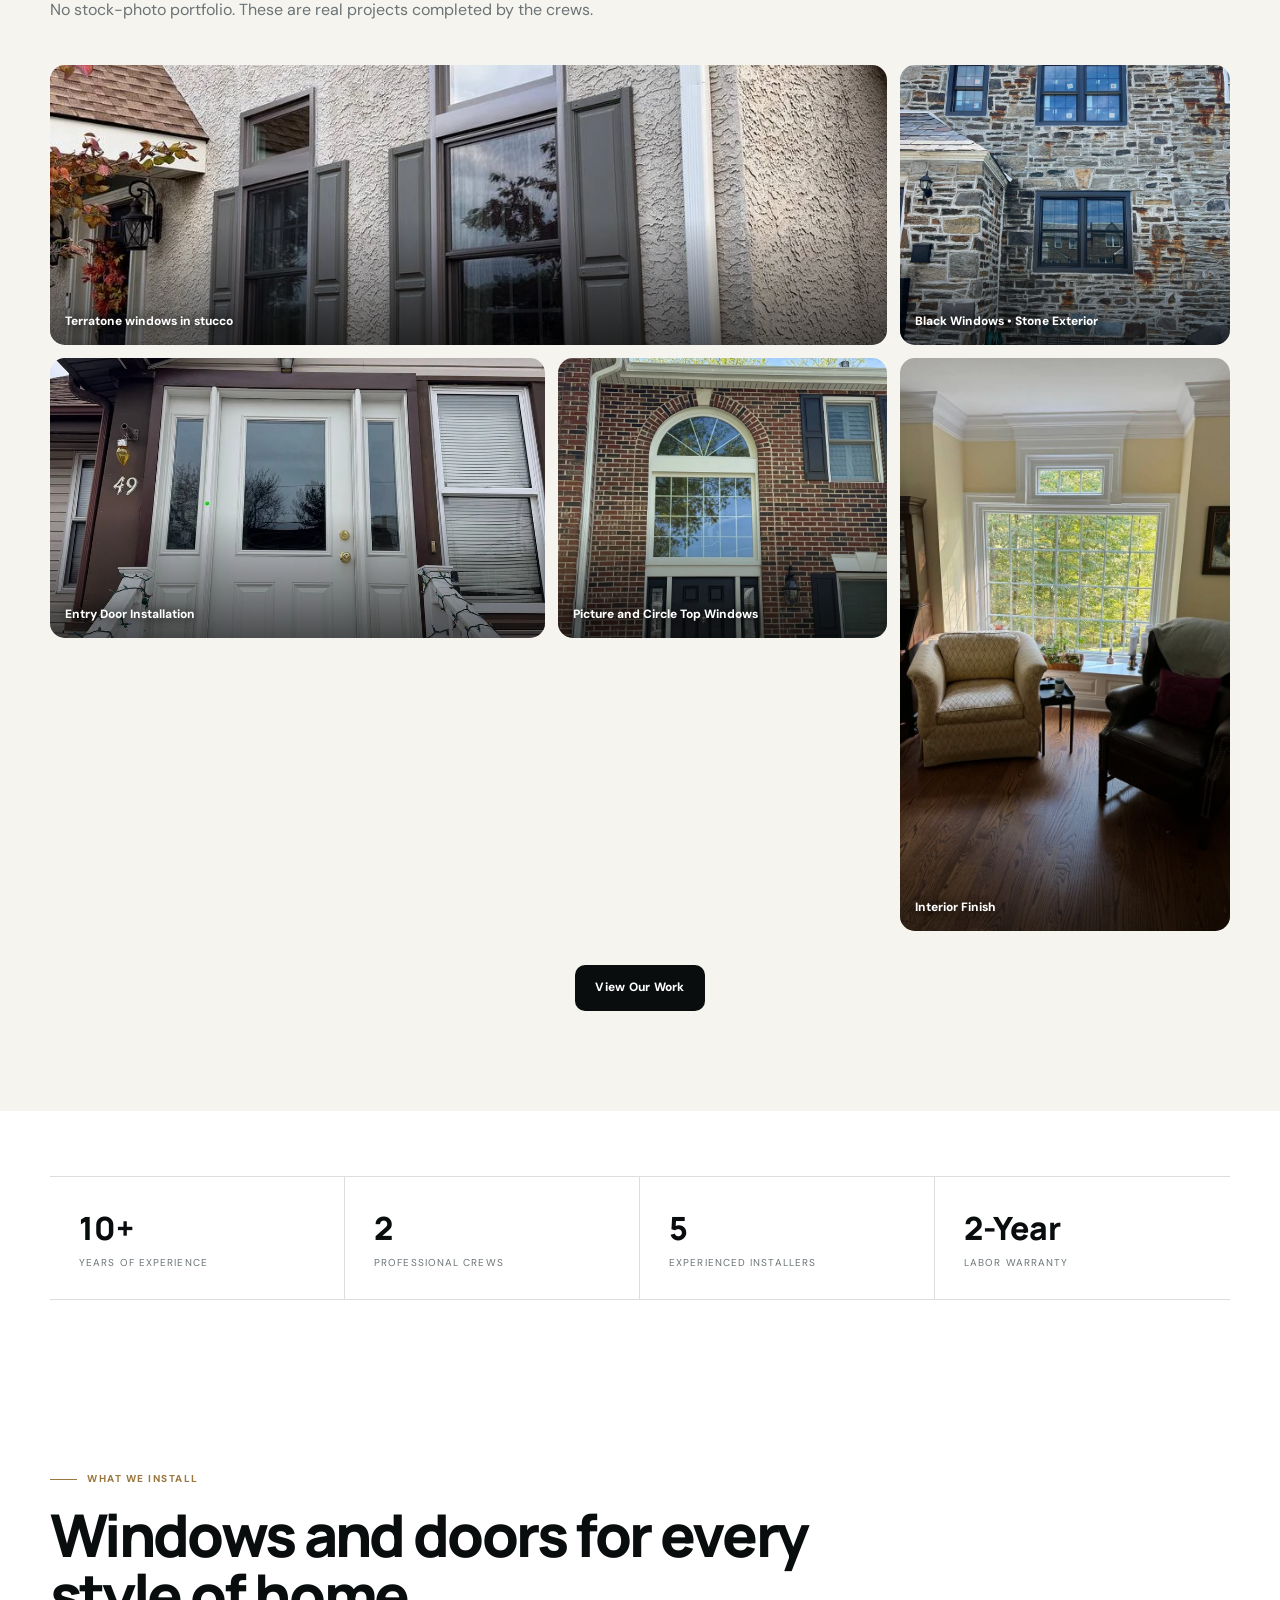
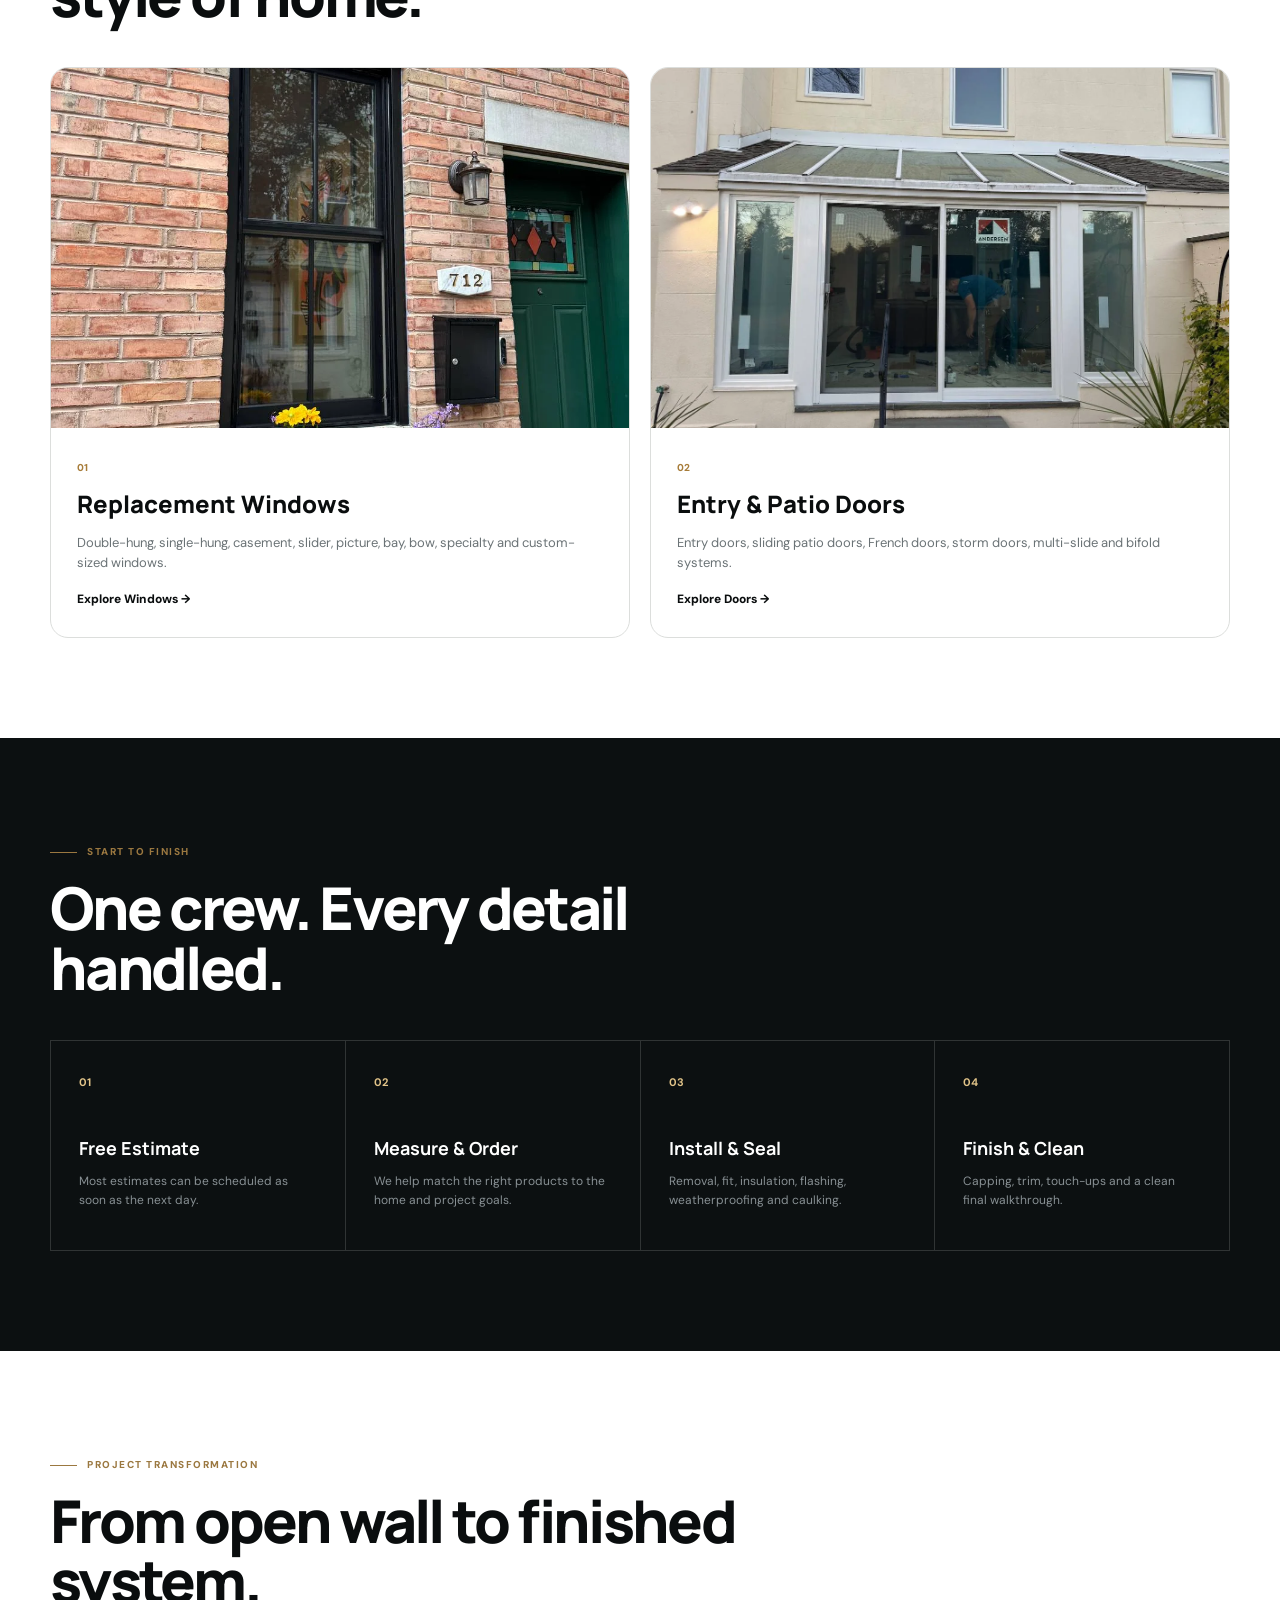
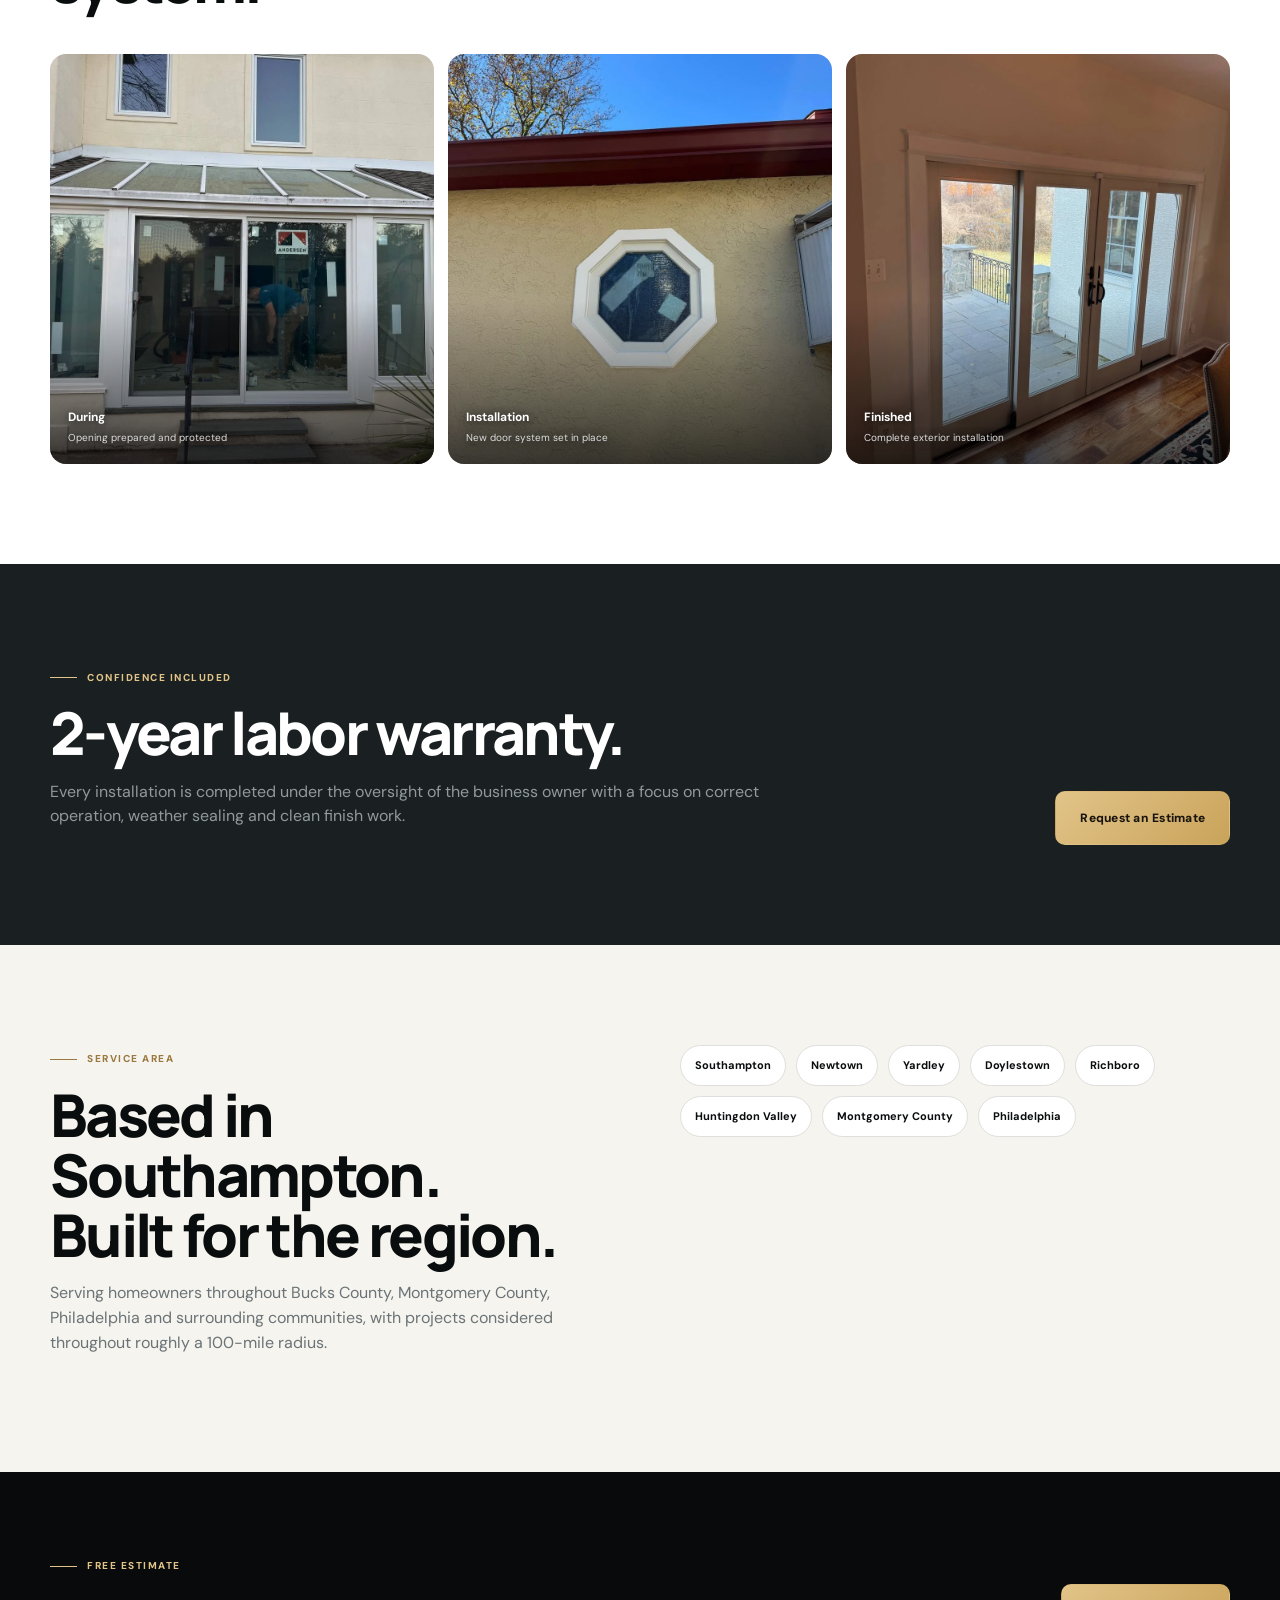
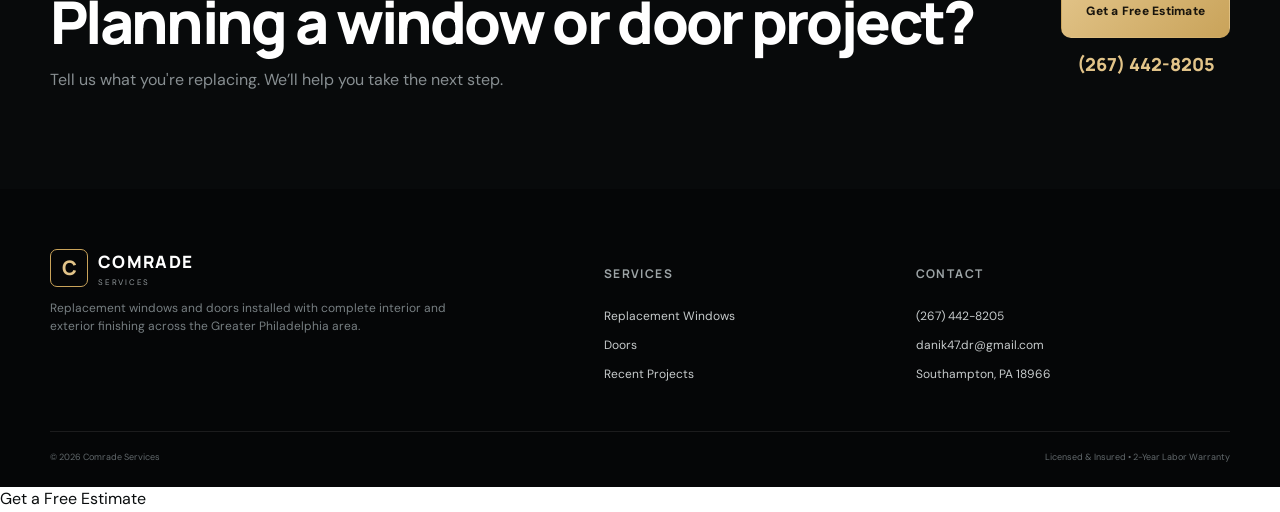
==== commit 13f4a3fe: "Improve conversion tracking and lead experience" ====
--- a/index.html
+++ b/index.html
@@ -231,6 +231,7 @@
         <div class="container footer-bottom"><span>© <span data-year></span> Comrade Services</span><span>Licensed &
                 Insured • 2-Year Labor Warranty</span></div>
     </footer>
+    <a class="floating-estimate" href="contact.html">Get a Free Estimate</a>
     <script src="script.js"></script>
 </body>
 
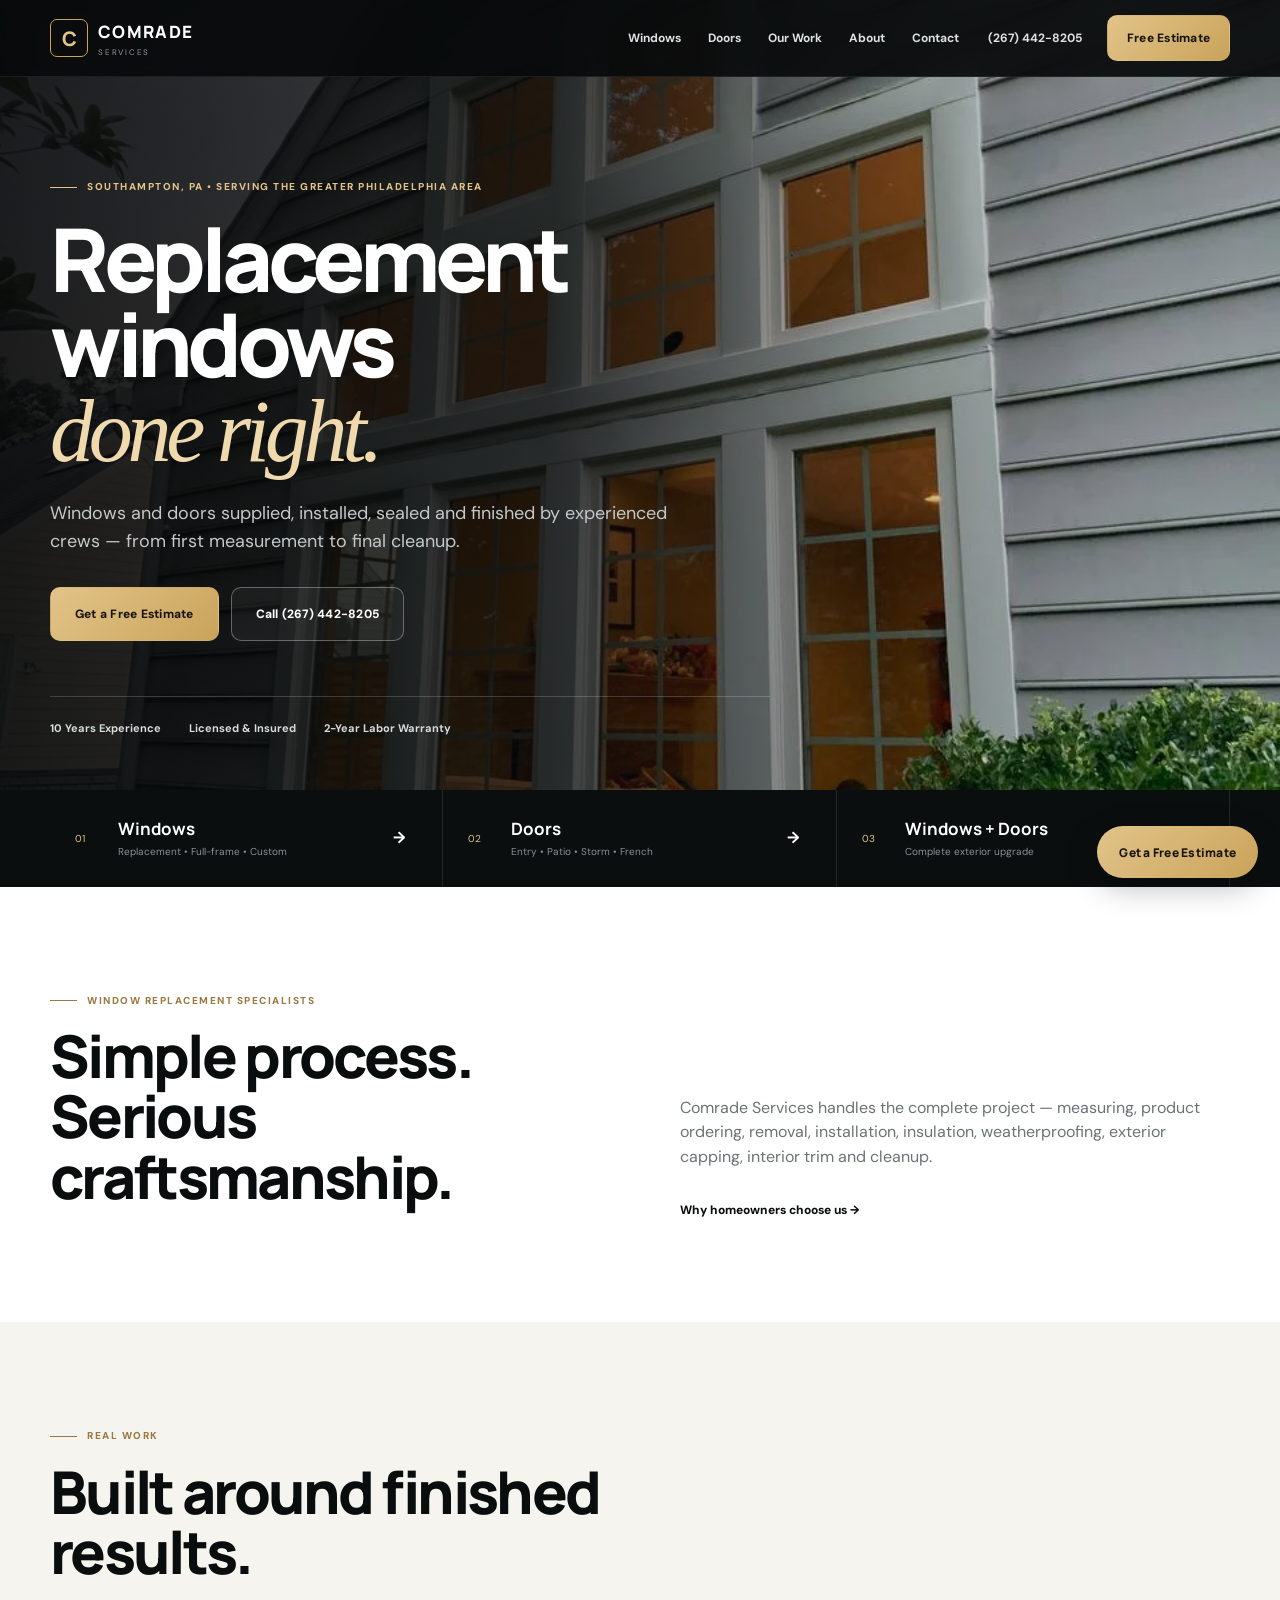
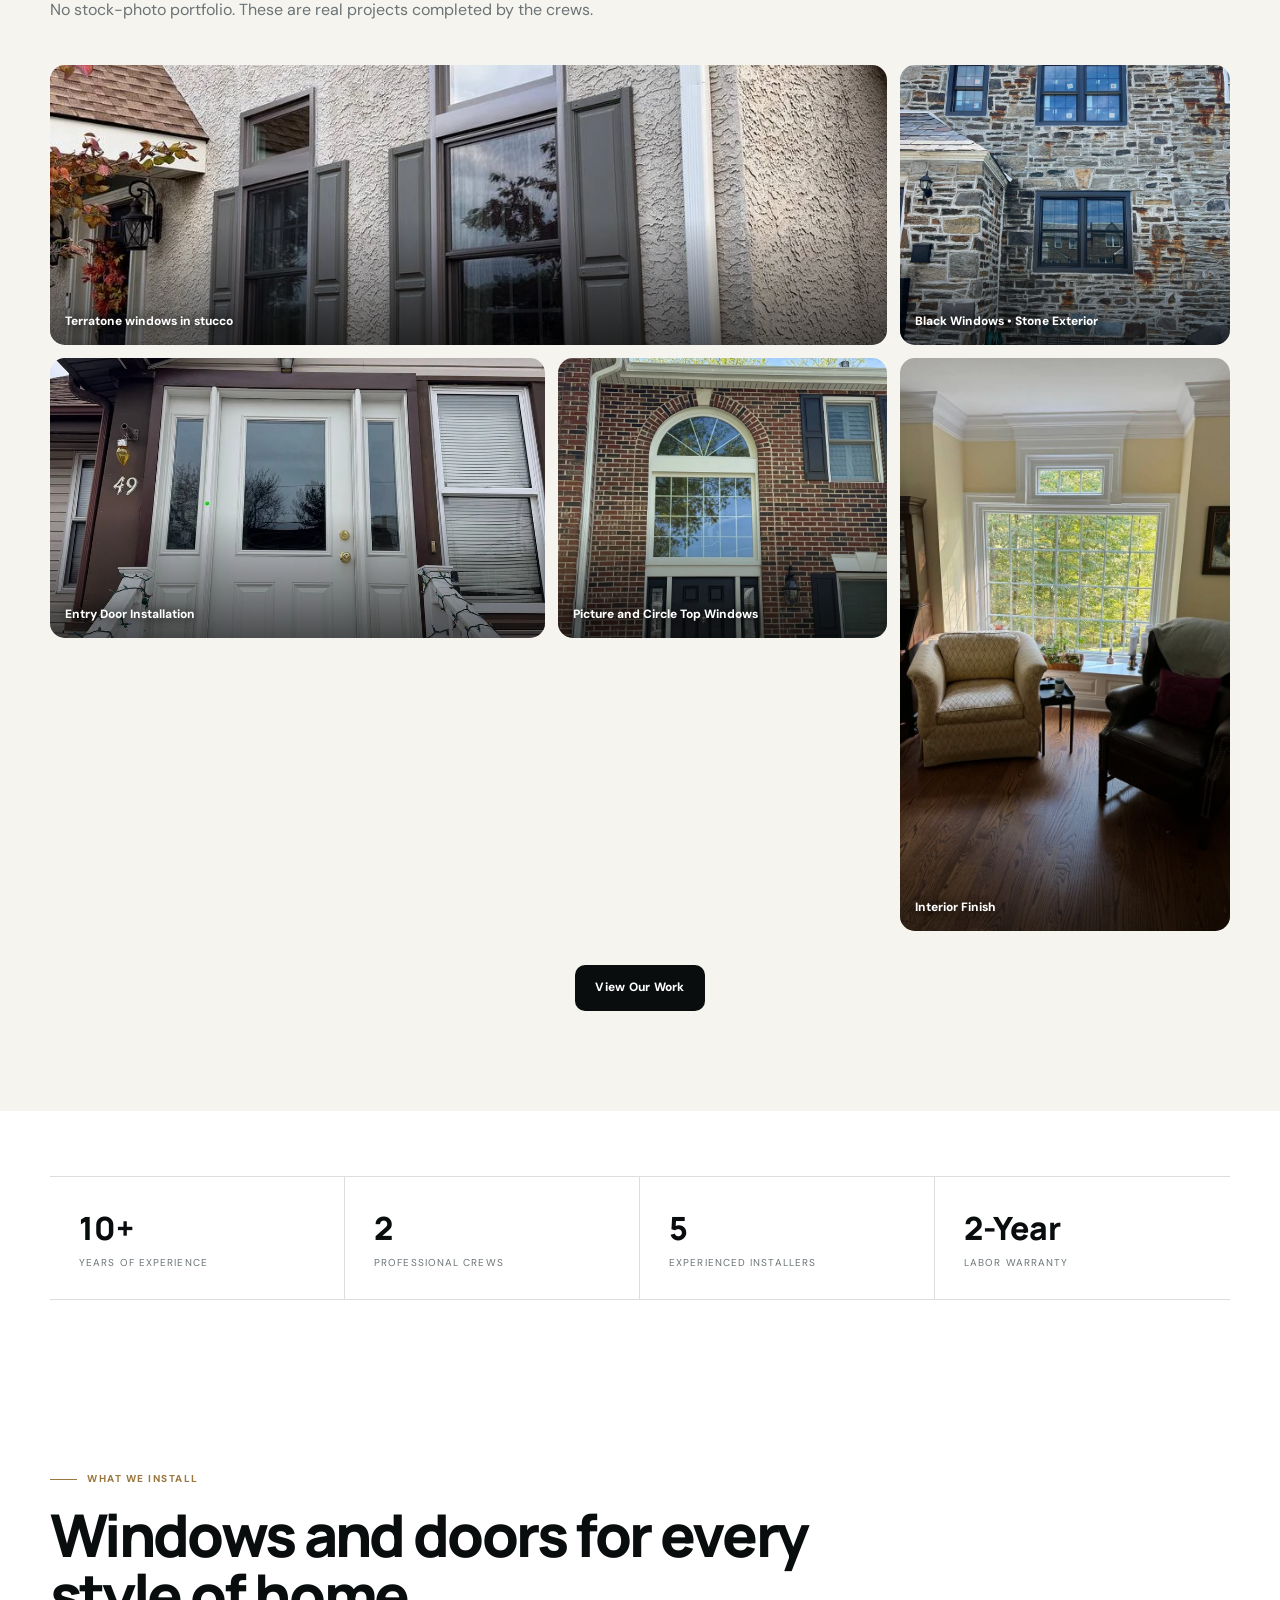
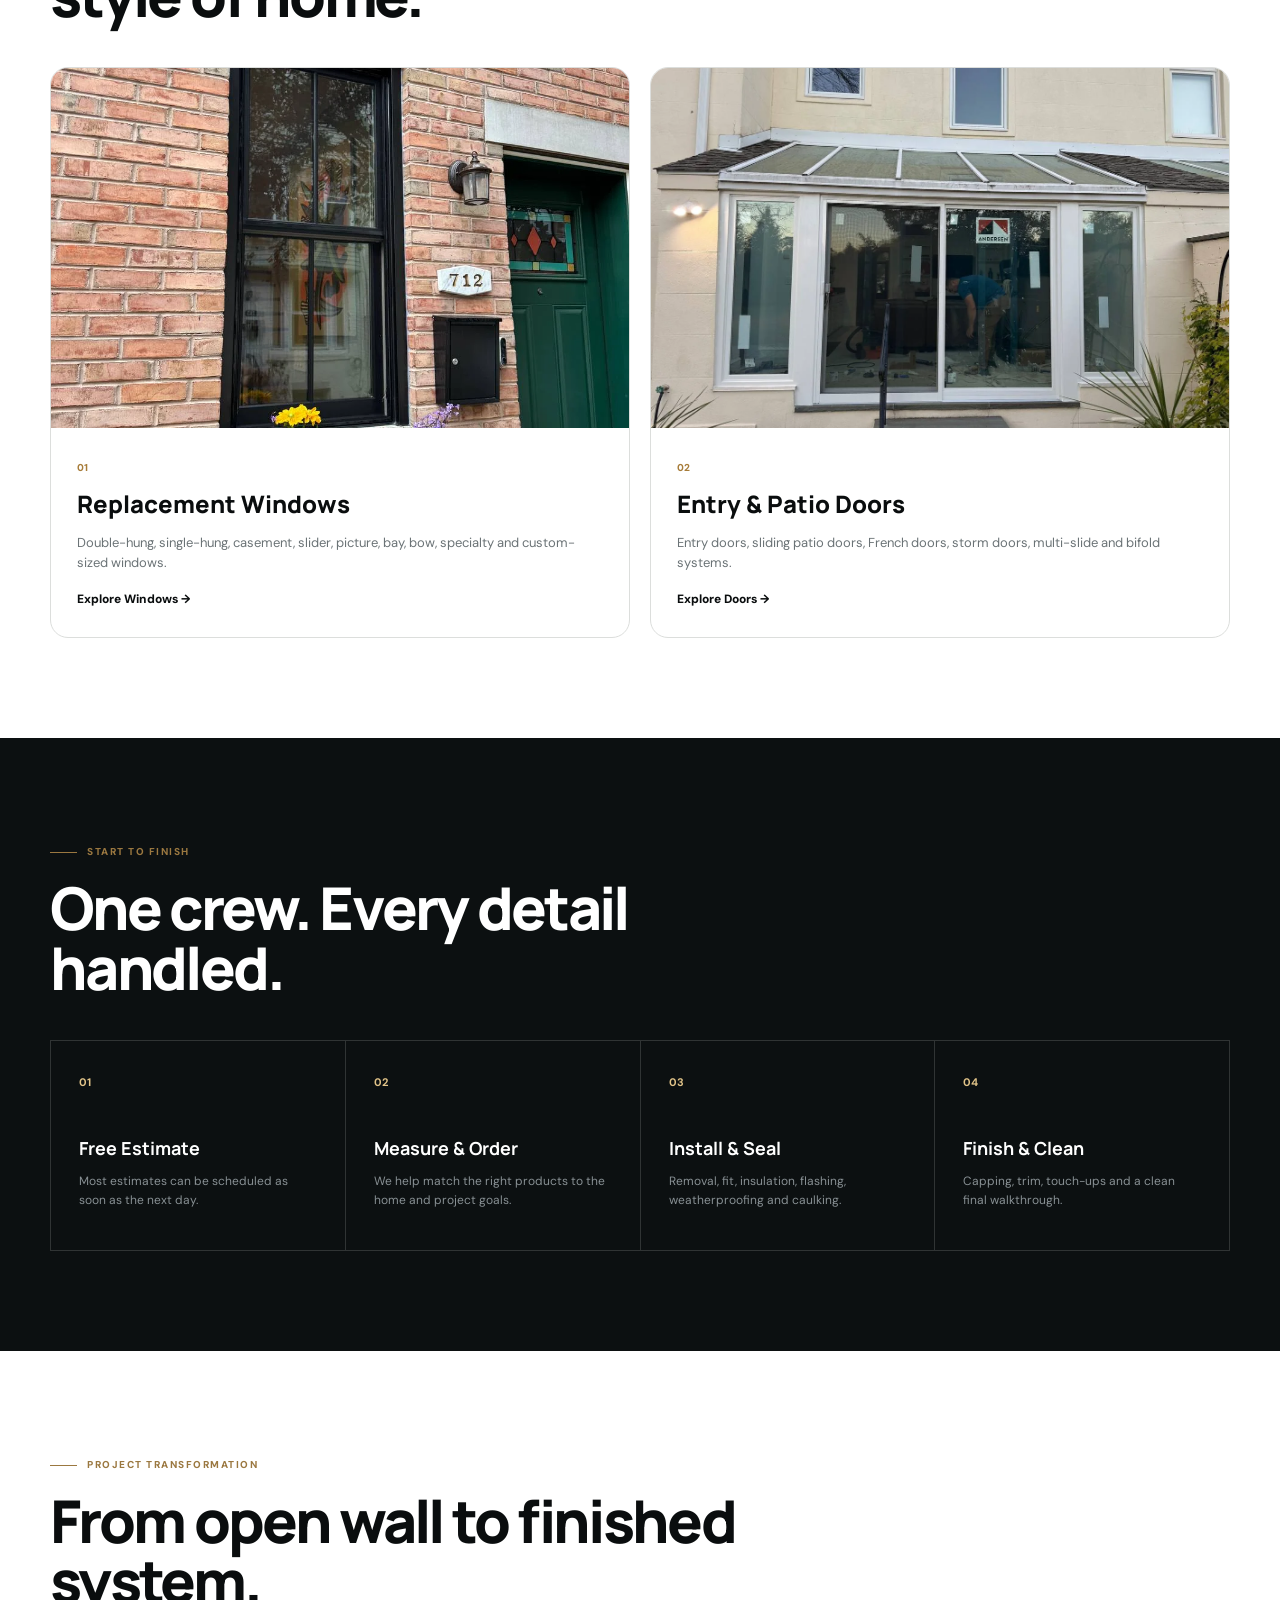
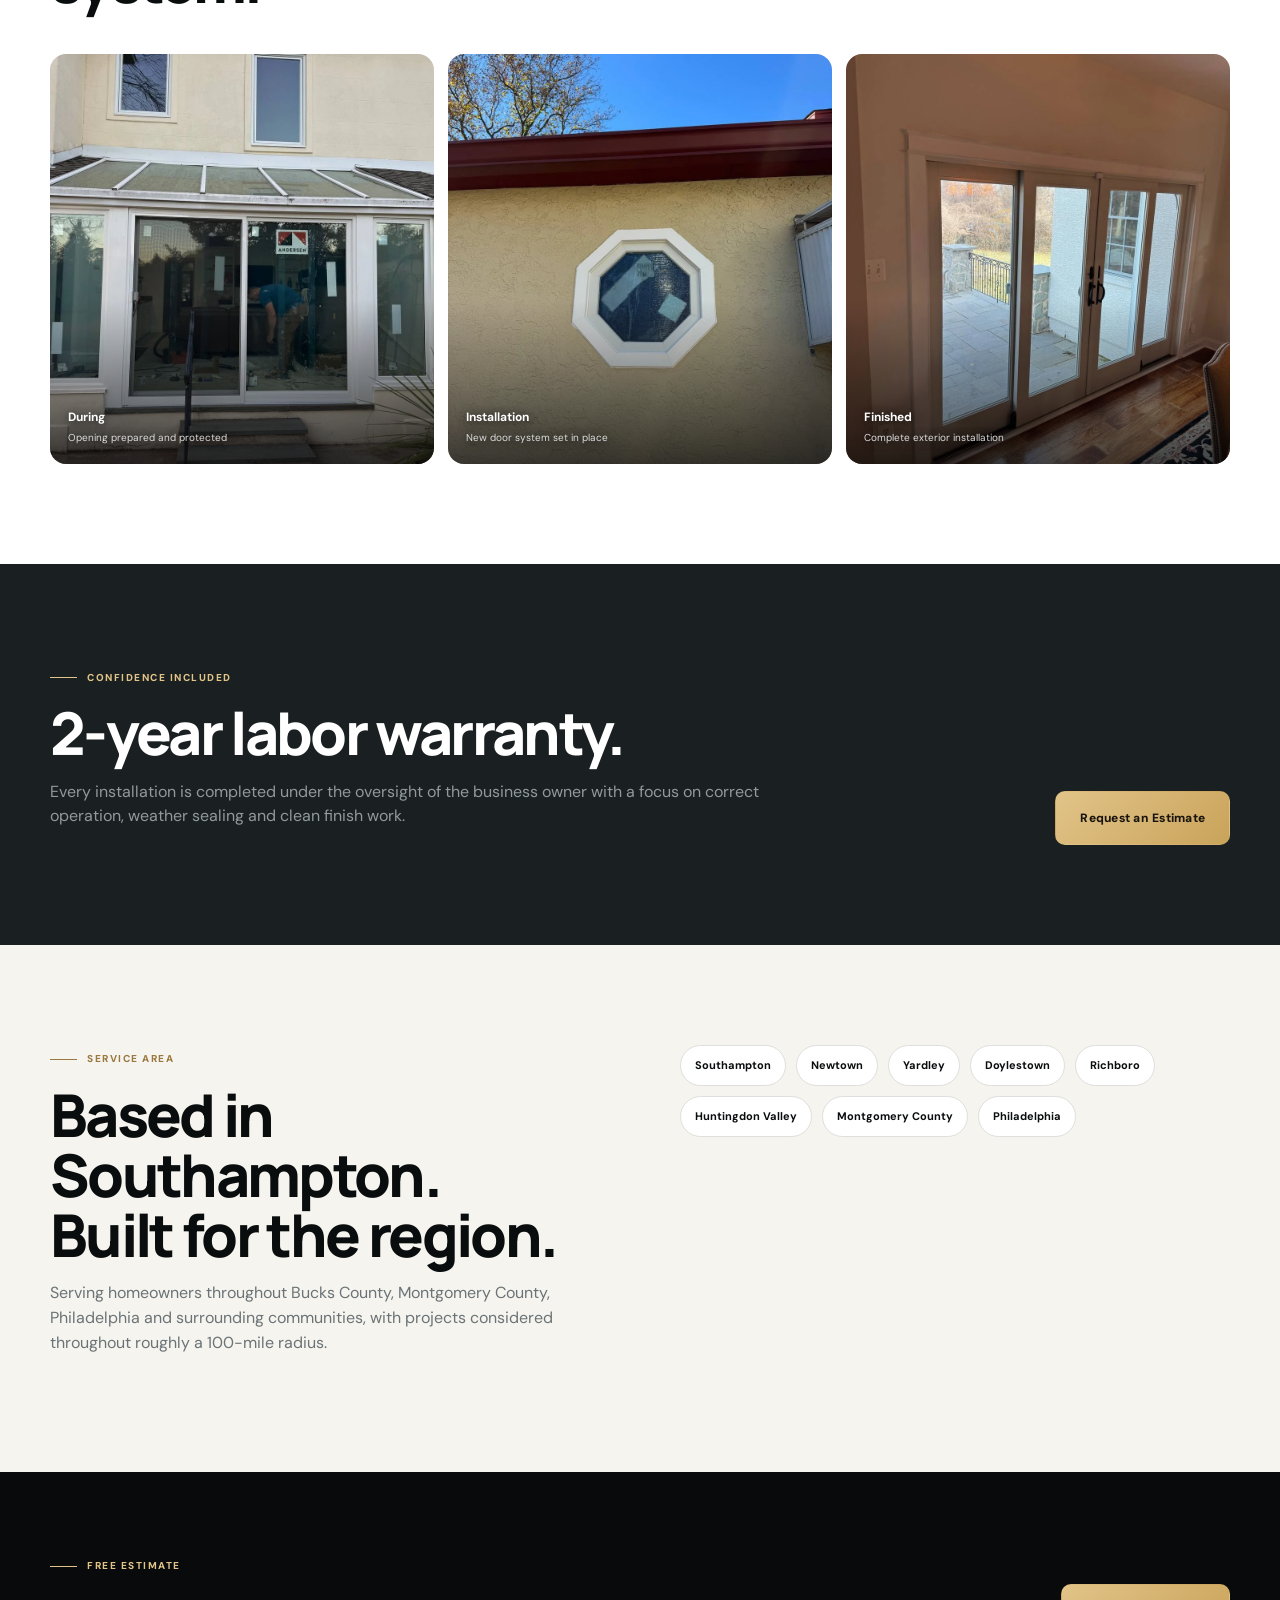
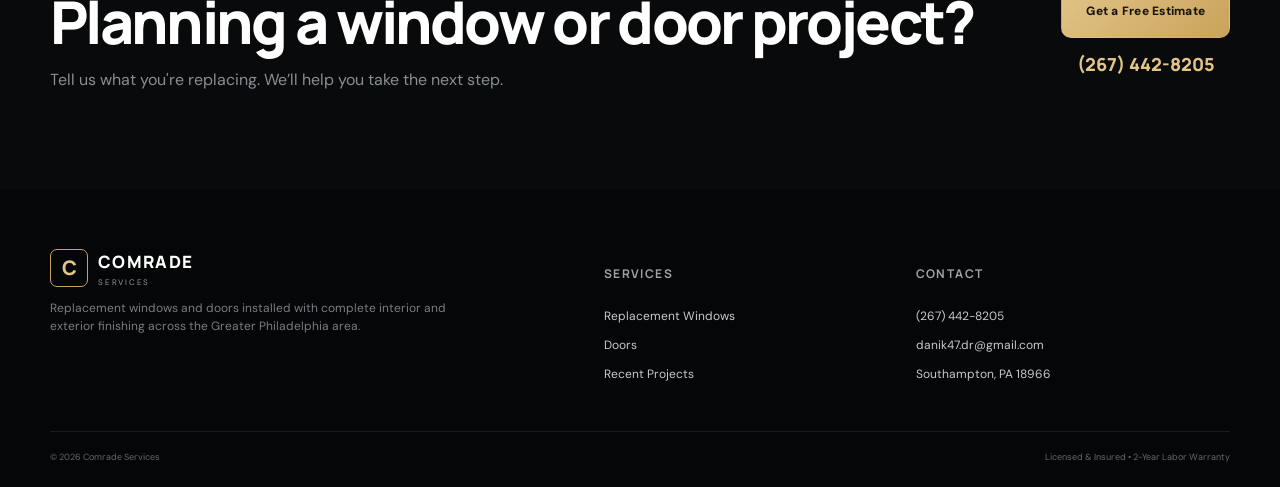
==== commit d0aa9e50: "Add Google Ads conversion destination tag" ====
--- a/index.html
+++ b/index.html
@@ -10,6 +10,7 @@
   gtag('js', new Date());
 
   gtag('config', 'AW-18445562995');
+  gtag('config', 'AW-73782251980');
 </script>
     <meta charset="utf-8">
     <meta name="viewport" content="width=device-width,initial-scale=1">
--- a/styles.css
+++ b/styles.css
@@ -1247,4 +1247,69 @@
     .service-area-grid {
         gap: 30px
     }
-}+}
+
+/* Conversion-focused persistent CTA */
+.floating-estimate {
+    position: fixed;
+    right: 22px;
+    bottom: 22px;
+    z-index: 1000;
+    display: inline-flex;
+    align-items: center;
+    justify-content: center;
+    min-height: 52px;
+    padding: 0 22px;
+    border-radius: 999px;
+    background: linear-gradient(135deg, var(--accent2), var(--accent));
+    color: #18140d;
+    font: 800 12px Manrope, sans-serif;
+    letter-spacing: .02em;
+    box-shadow: 0 10px 30px rgba(0,0,0,.25);
+}
+.floating-estimate:hover { transform: translateY(-2px); }
+
+.thank-you-page {
+    min-height: 100vh;
+    display: grid;
+    place-items: center;
+    padding: 48px 20px;
+    background: #0b0e0f;
+}
+.thank-you-card {
+    width: min(760px, 100%);
+    padding: 48px;
+    border-radius: 20px;
+    background: #fff;
+    text-align: center;
+}
+.thank-you-card h1 {
+    margin: 16px auto 18px;
+    font: 800 clamp(38px, 6vw, 62px)/1.02 Manrope, sans-serif;
+    letter-spacing: -.045em;
+}
+.thank-you-card > p {
+    max-width: 620px;
+    margin: 0 auto;
+    color: var(--muted);
+    font-size: 16px;
+}
+.thank-you-card .thank-you-note { margin-top: 18px; }
+.thank-you-card .thank-you-note a { font-weight: 800; }
+.thank-you-actions {
+    margin-top: 28px;
+    display: flex;
+    gap: 12px;
+    justify-content: center;
+    flex-wrap: wrap;
+}
+@media(max-width:680px) {
+    .floating-estimate {
+        right: 14px;
+        left: 14px;
+        bottom: 14px;
+        min-height: 54px;
+    }
+    body { padding-bottom: 72px; }
+    .thank-you-card { padding: 32px 20px; }
+}
